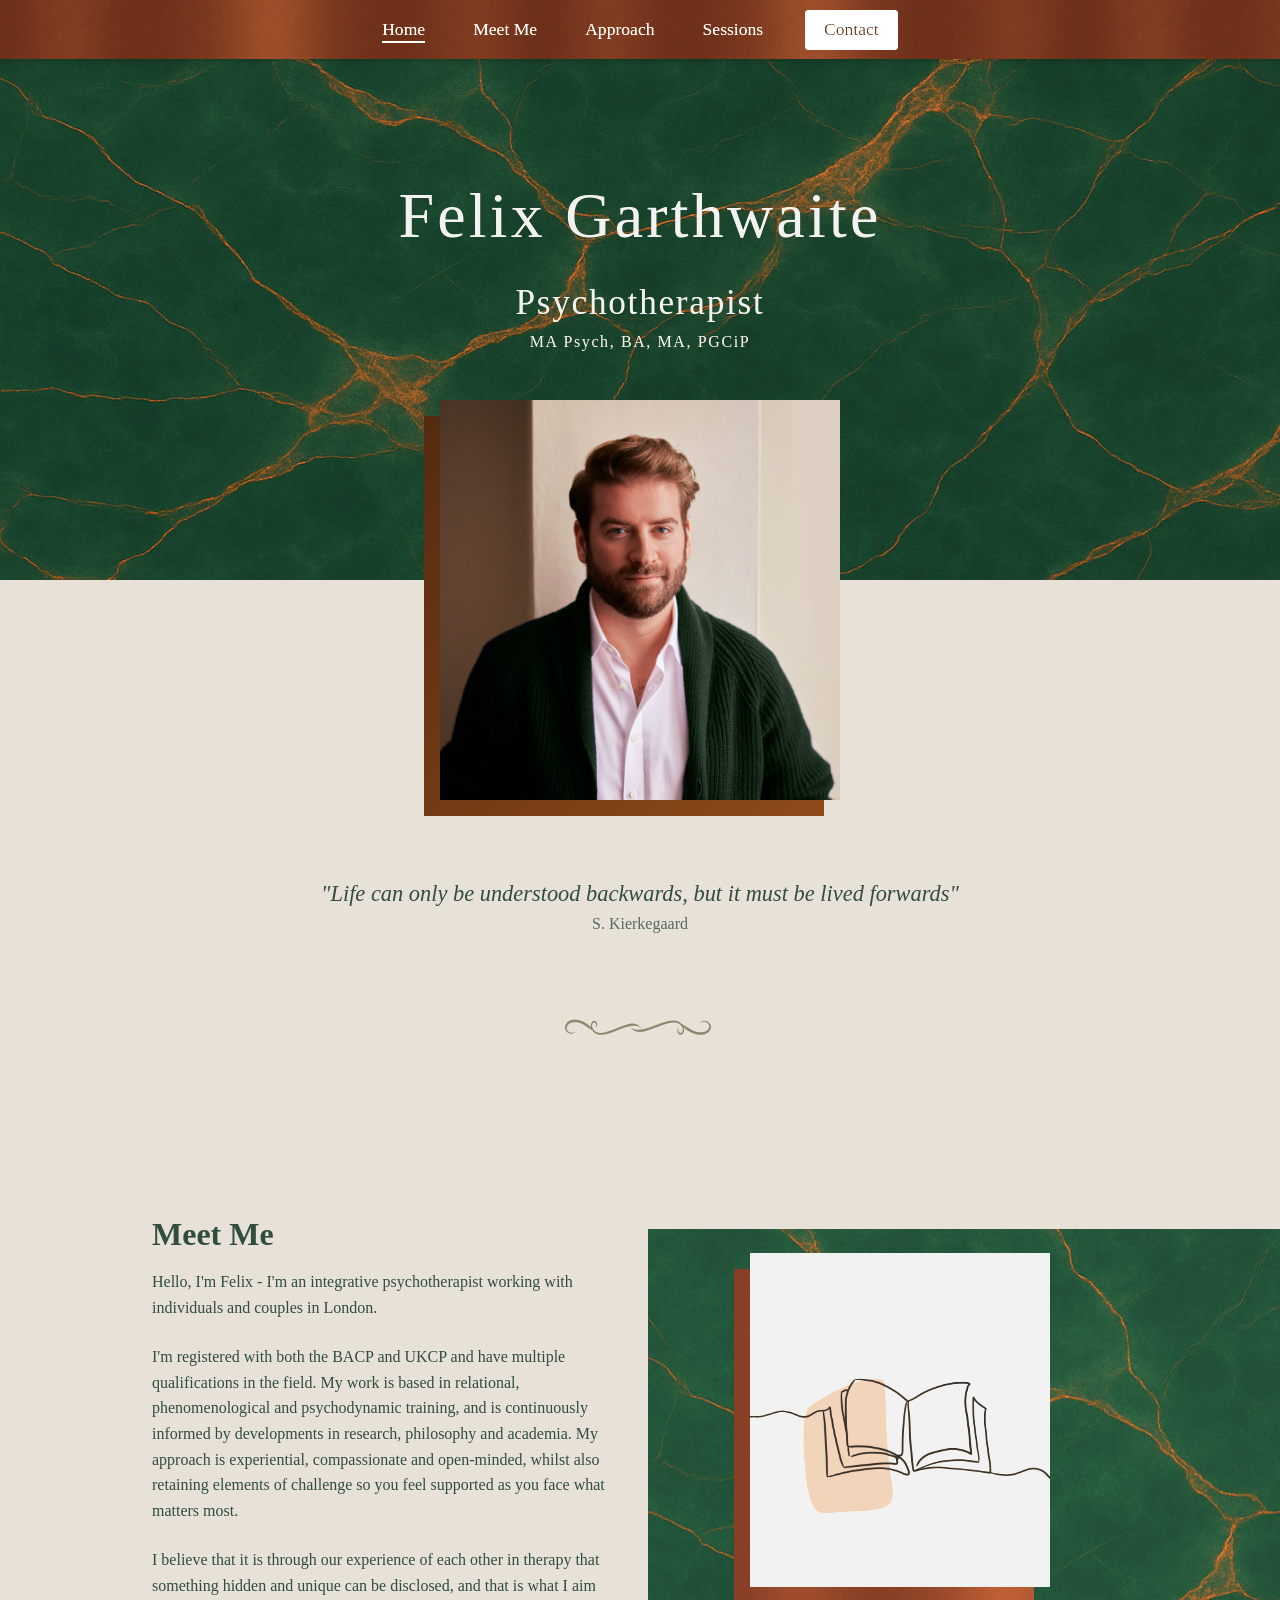
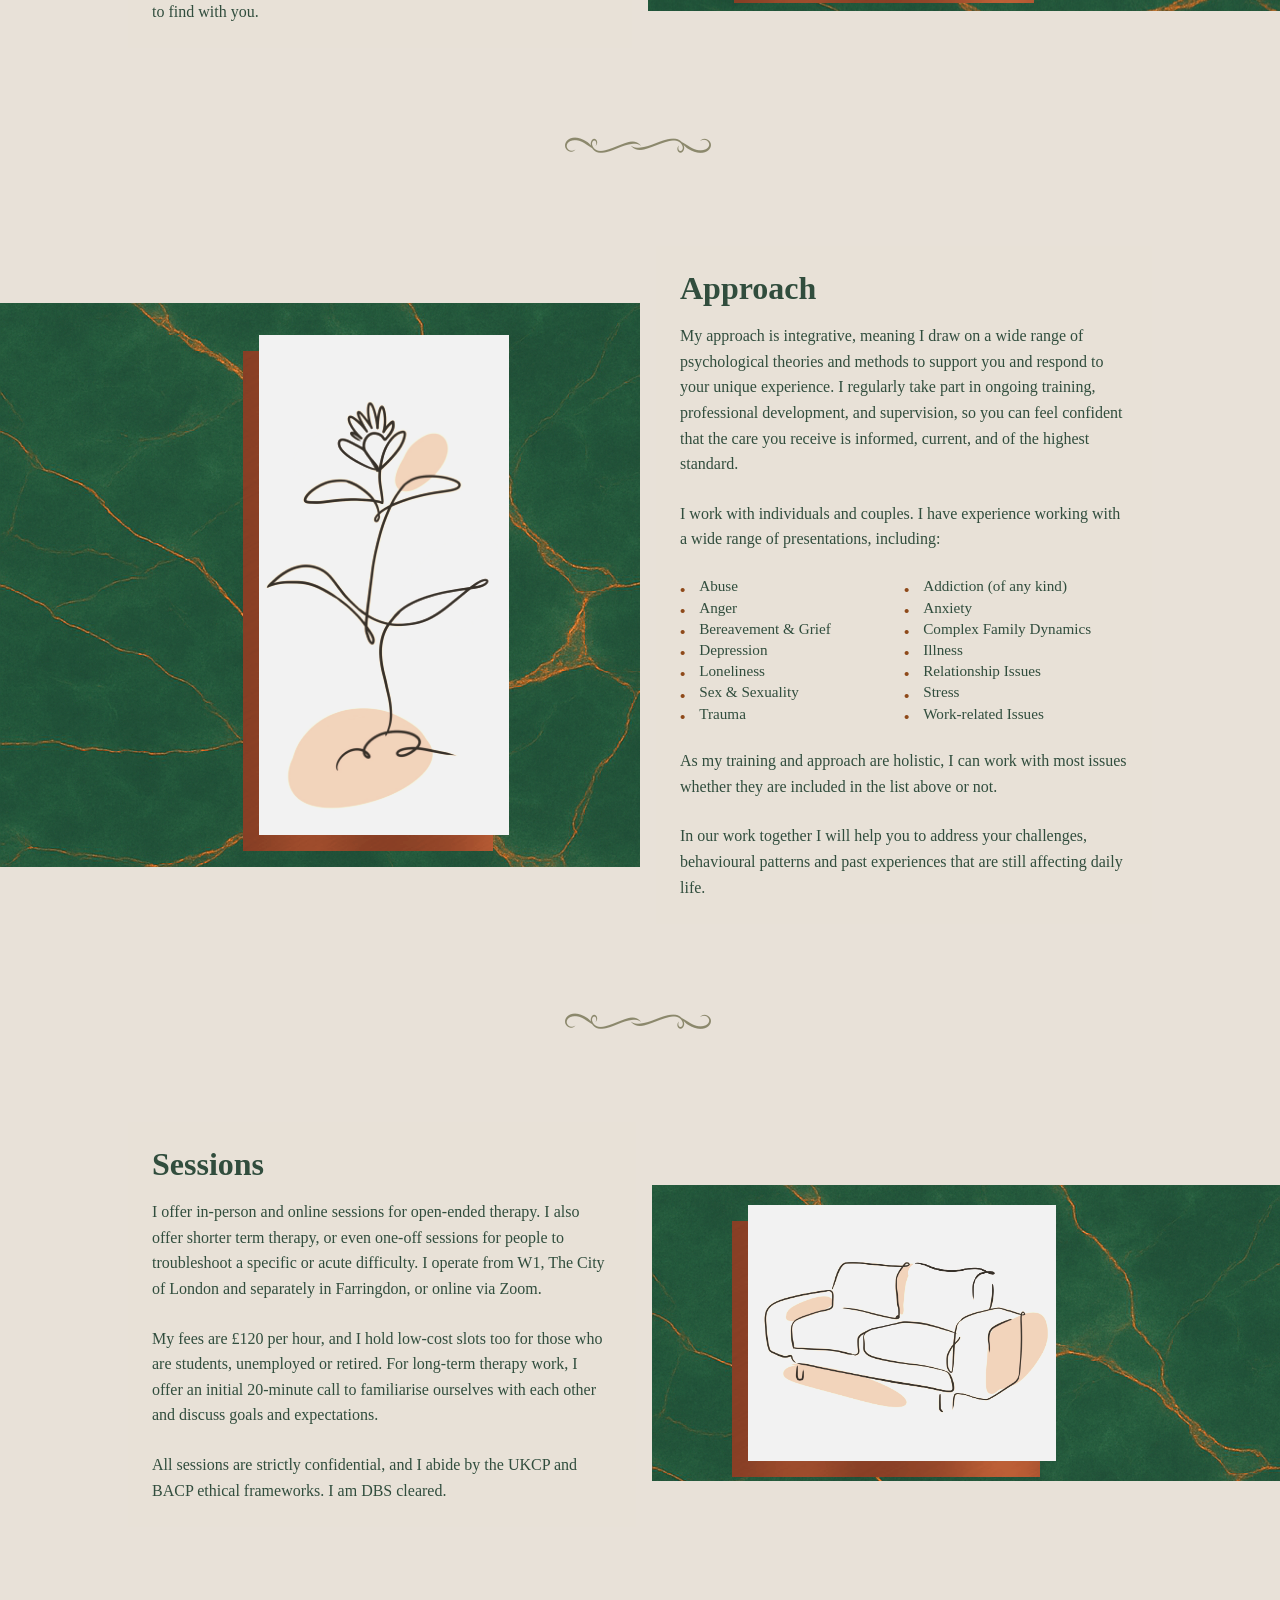
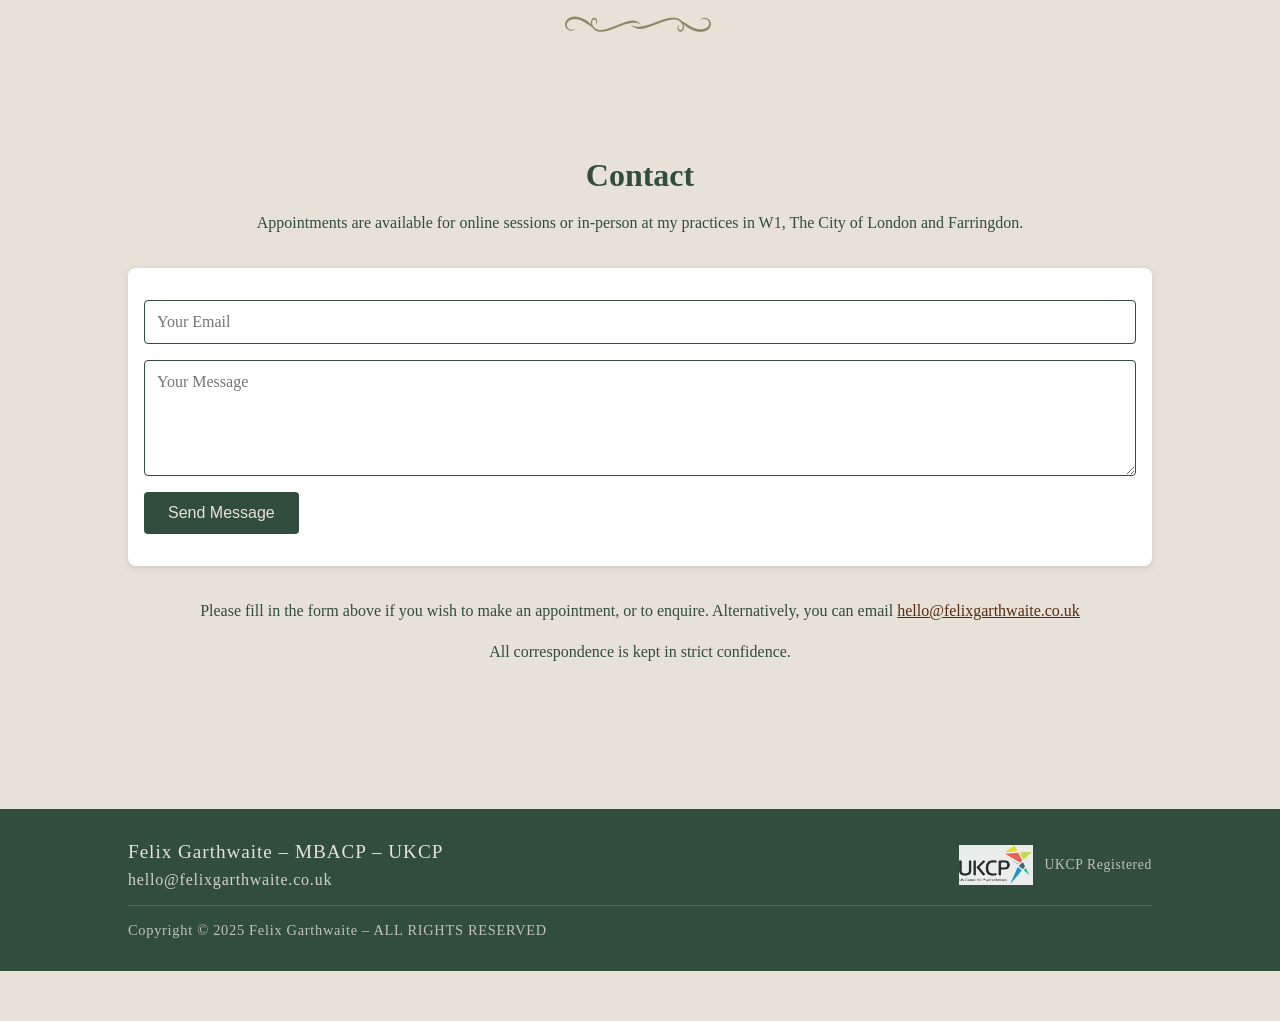
==== FELIX-website/index.html @ 45ca6b0d "Add brown squiggle dividers between sections and fix z-index" ====
<!-- index.html -->
<!DOCTYPE html>
<html lang="en">
<head>
  <meta charset="UTF-8" />
  <meta name="viewport" content="width=device-width,initial-scale=1" />
  <title>Felix Garthwaite - Psychotherapy</title>
  <link rel="stylesheet" href="styles.css" />
  <link href='https://fonts.googleapis.com/css?family=GFS Didot' rel='stylesheet'>
  
  <!-- Favicon -->
  <link rel="apple-touch-icon" sizes="180x180" href="favicon_io/apple-touch-icon.png">
  <link rel="icon" type="image/png" sizes="32x32" href="favicon_io/favicon-32x32.png">
  <link rel="icon" type="image/png" sizes="16x16" href="favicon_io/favicon-16x16.png">
  <link rel="manifest" href="favicon_io/site.webmanifest">
  <meta name="robots" content="index, follow" />
  
  <!-- SEO -->
  <meta name="description" content="Integrative psychotherapist in London for individuals and couples. In‑person (The City, Farringdon) and online sessions. UKCP/BACP registered." />
  <meta name="author" content="Felix Garthwaite" />
  <meta name="theme-color" content="#314d3d" />
  
  <!-- Open Graph -->
  <meta property="og:type" content="website" />
  <meta property="og:title" content="Felix Garthwaite — Psychotherapist" />
  <meta property="og:description" content="Integrative psychotherapist in London for individuals and couples. In‑person (The City, Farringdon) and online sessions. UKCP/BACP registered." />
  <meta property="og:site_name" content="Felix Garthwaite Psychotherapy" />
  <meta property="og:locale" content="en_GB" />
  <meta property="og:image" content="PortraitFelixWebsite.jpg" />
  
  <!-- Twitter -->
  <meta name="twitter:card" content="summary_large_image" />
  <meta name="twitter:title" content="Felix Garthwaite — Psychotherapist" />
  <meta name="twitter:description" content="Integrative psychotherapist in London for individuals and couples. In‑person (The City, Farringdon) and online sessions. UKCP/BACP registered." />
  <meta name="twitter:image" content="PortraitFelixWebsite.jpg" />
</head>
<body>

  <!-- NAVBAR -->
  <nav id="navbar" class="nav nav-visible textured-copper">
    <div class="nav__inner">
      <ul class="nav__list">
        <li><a class="nav__link" href="#home">Home</a></li>
        <li><a class="nav__link" href="#meet-me">Meet Me</a></li>
        <li><a class="nav__link" href="#approach">Approach</a></li>
        <li><a class="nav__link" href="#sessions">Sessions</a></li>
      </ul>
      <a class="nav__button" href="#contact">Contact</a>
    </div>
  </nav>

  <main>


    <!-- HOME -->
    <section id="home" class="home-section">
              <div class="half--top">
          <h1 class="home-section__title animate-slide-in-left delay-100">Felix Garthwaite</h1>
          <h2 class="home-section__name animate-slide-in-left delay-200">Psychotherapist</h2>
          <p class="home-section__qualifications animate-slide-in-left delay-300">MA Psych, BA, MA, PGCiP</p>
        </div>
      <div class="half--bottom"></div>

      <div class="portrait-wrapper animate-scale-in delay-400">
        <div class="image-container">
          <img class="portrait-image" src="PortraitFelixWebsite.jpg" alt="Portrait">
          <div class="shadow-block"></div>
        </div>
      </div>

      <div class="intro-text animate-slide-up-bounce delay-500">
        <p>"Life can only be understood backwards, but it must be lived forwards"</p>
        <p class="intro-quote-author">S. Kierkegaard</p>
      </div>
    </section>

    <!-- Section Divider -->
    <div class="section-divider">
      <img src="assets/squiggle-line.png" alt="Section divider" class="squiggle">
    </div>

    <!-- MEET ME (text left, image right) -->
    <section id="meet-me" class="section">
      <div class="container">
        <div class="section__text scroll-animate-left">
          <h2>Meet Me</h2>
          <p>Hello, I'm Felix - I'm an integrative psychotherapist working with individuals and couples in London.</p>
          <p>I'm registered with both the BACP and UKCP and have multiple qualifications in the field. My work is based in relational, phenomenological and psychodynamic training, and is continuously informed by developments in research, philosophy and academia. My approach is experiential, compassionate and open-minded, whilst also retaining elements of challenge so you feel supported as you face what matters most.</p>
          <p>I believe that it is through our experience of each other in therapy that something hidden and unique can be disclosed, and that is what I aim to find with you.</p>
        </div>
        <div class="section__image-wrapper scroll-animate-right">
          <div class="image-container">
            <img class="section__image" src="approachbook.jpg" alt="Meet Me">
            <div class="shadow-block textured-copper"></div>
          </div>
        </div>
      </div>
    </section>

    <!-- Section Divider -->
    <div class="section-divider">
      <img src="assets/squiggle-line.png" alt="Section divider" class="squiggle">
    </div>

    <!-- APPROACH (image left, text right at desktop) -->
    <section id="approach" class="section layout-reverse">
      <div class="container">
        <div class="section__text scroll-animate-right">
          <h2>Approach</h2>
          <p>My approach is integrative, meaning I draw on a wide range of psychological theories and methods to support you and respond to your unique experience. I regularly take part in ongoing training, professional development, and supervision, so you can feel confident that the care you receive is informed, current, and of the highest standard.</p>
          <p>I work with individuals and couples. I have experience working with a wide range of presentations, including:</p>
          <ul class="approach-list">
            <li>Abuse</li>
            <li>Addiction (of any kind)</li>
            <li>Anger</li>
            <li>Anxiety</li>
            <li>Bereavement & Grief</li>
            <li>Complex Family Dynamics</li>
            <li>Depression</li>
            <li>Illness</li>
            <li>Loneliness</li>
            <li>Relationship Issues</li>
            <li>Sex & Sexuality</li>
            <li>Stress</li>
            <li>Trauma</li>
            <li>Work-related Issues</li>
          </ul>
          <p>As my training and approach are holistic, I can work with most issues whether they are included in the list above or not.</p>
          <p>In our work together I will help you to address your challenges, behavioural patterns and past experiences that are still affecting daily life.</p>
        </div>
        <div class="section__image-wrapper scroll-animate-left">
          <div class="image-container">
            <img class="section__image" src="approachflower.jpg" alt="Approach">
            <div class="shadow-block textured-copper"></div>
          </div>
        </div>
      </div>
    </section>

    <!-- Section Divider -->
    <div class="section-divider">
      <img src="assets/squiggle-line.png" alt="Section divider" class="squiggle">
    </div>

    <!-- SESSIONS (text left, image right) -->
    <section id="sessions" class="section">
      <div class="container">
        <div class="section__text scroll-animate-left">
          <h2>Sessions</h2>
          <p>I offer in-person and online sessions for open-ended therapy. I also offer shorter term therapy, or even one-off sessions for people to troubleshoot a specific or acute difficulty. I operate from W1, The City of London and separately in Farringdon, or online via Zoom.</p>
          <p>My fees are £120 per hour, and I hold low-cost slots too for those who are students, unemployed or retired. For long-term therapy work, I offer an initial 20-minute call to familiarise ourselves with each other and discuss goals and expectations.</p>
          <p>All sessions are strictly confidential, and I abide by the UKCP and BACP ethical frameworks. I am DBS cleared.</p>
        </div>
        <div class="section__image-wrapper scroll-animate-right">
          <div class="image-container">
            <img class="section__image" src="approachsofa.jpg" alt="Sessions">
            <div class="shadow-block textured-copper"></div>
          </div>
        </div>
      </div>
    </section>

    <!-- Section Divider -->
    <div class="section-divider">
      <img src="assets/squiggle-line.png" alt="Section divider" class="squiggle">
    </div>

    <!-- CONTACT -->
<section id="contact" class="section contact-section">
          <div class="contact-text">
          <h2>Contact</h2>
          <p>Appointments are available for online sessions or in-person at my practices in W1, The City of London and Farringdon.</p>
        </div>
  <div class="contact-container">
                <form class="contact-form"
                  action="https://formspree.io/f/mblapjdl"
                  method="POST">
      <input class="form-input"
             type="email"
             name="email"
             placeholder="Your Email"
             required>
      <textarea class="form-textarea"
                name="message"
                rows="5"
                placeholder="Your Message"
                required></textarea>
      <button class="form-button" type="submit">Send Message</button>
    </form>

  </div>
          <div class="contact-text-bottom">
          <p>Please fill in the form above if you wish to make an appointment, or to enquire. Alternatively, you can email <a href="mailto:hello@felixgarthwaite.co.uk">hello@felixgarthwaite.co.uk</a></p>
          <p>All correspondence is kept in strict confidence.</p>
        </div>
</section>

    

  </main>

  <!-- FOOTER -->
  <footer class="footer">
    <div class="footer__content">
      <div class="footer__main">
        <div class="footer__info">
          <p class="footer__name">Felix Garthwaite – MBACP – UKCP</p>
          <p class="footer__email">hello@felixgarthwaite.co.uk</p>
        </div>
        <div class="footer__credentials">
          <img src="UKCP_logo.jpg" alt="UKCP Registered" class="footer__logo">
          <p class="footer__credential-text">UKCP Registered</p>
        </div>
      </div>
      <div class="footer__copyright">
        <p>Copyright © 2025 Felix Garthwaite – ALL RIGHTS RESERVED</p>
      </div>
    </div>
  </footer>

  <script src="index.js"></script>
</body>
</html>
---- FELIX-website/styles.css ----
/* styles.css */

/* Palette */
:root {
  --color-green: #314d3d;
  --color-beige: #e8e1d8;
  --color-copper-1: #8f4a1a;
  --color-copper-2: #552b11;
   --texture-copper: url('coppertexture.jpg');
}



/* Reset & base */
* { box-sizing: border-box; margin: 0; padding: 0; }

/* Animation keyframes */
@keyframes slideInFromLeft {
  from {
    opacity: 0;
    transform: translateX(-50px);
  }
  to {
    opacity: 1;
    transform: translateX(0);
  }
}

@keyframes slideInFromRight {
  from {
    opacity: 0;
    transform: translateX(50px);
  }
  to {
    opacity: 1;
    transform: translateX(0);
  }
}

@keyframes slideInFromBottom {
  from {
    opacity: 0;
    transform: translateY(30px);
  }
  to {
    opacity: 1;
    transform: translateY(0);
  }
}

@keyframes scaleIn {
  from {
    opacity: 0;
    transform: translateX(-50%) scale(0.9);
  }
  to {
    opacity: 1;
    transform: translateX(-50%) scale(1);
  }
}

@keyframes slideUpBounce {
  from {
    opacity: 0;
    transform: translateX(-50%) translateY(40px);
  }
  60% {
    transform: translateX(-50%) translateY(-5px);
  }
  to {
    opacity: 1;
    transform: translateX(-50%) translateY(0);
  }
}

@keyframes fadeInUp {
  from {
    opacity: 0;
    transform: translateY(20px);
  }
  to {
    opacity: 1;
    transform: translateY(0);
  }
}

/* Animation classes */
.animate-slide-in-left {
  animation: slideInFromLeft 0.8s ease-out forwards;
}

.animate-slide-in-right {
  animation: slideInFromRight 0.8s ease-out forwards;
}

.animate-slide-in-bottom {
  animation: slideInFromBottom 0.6s ease-out forwards;
}

.animate-scale-in {
  animation: scaleIn 0.7s ease-out forwards;
}

.animate-slide-up-bounce {
  animation: slideUpBounce 1s ease-out forwards;
}

.animate-fade-in-up {
  animation: fadeInUp 0.6s ease-out forwards;
}

/* Delay classes */
.delay-100 { animation-delay: 0.1s; }
.delay-200 { animation-delay: 0.2s; }
.delay-300 { animation-delay: 0.3s; }
.delay-400 { animation-delay: 0.4s; }
.delay-500 { animation-delay: 0.5s; }

/* Initially hide animated elements */
.animate-slide-in-left,
.animate-slide-in-right,
.animate-slide-in-bottom,
.animate-scale-in,
.animate-slide-up-bounce,
.animate-fade-in-up {
  opacity: 0;
}

/* Ensure portrait and quote maintain their positioning during animation */
.portrait-wrapper.animate-scale-in {
  position: absolute !important;
  top: 40% !important;
  left: 50% !important;
  transform: translateX(-50%) !important;
}

.intro-text.animate-slide-up-bounce {
  position: absolute !important;
  width: 100% !important;
  text-align: center !important;
  top: calc(40% + 40vh + 20vw) !important;
  max-width: 90% !important;
  left: 50% !important;
  transform: translateX(-50%) !important;
}

@media (min-width: 768px) {
  .portrait-wrapper.animate-scale-in {
    top: 50% !important;
  }
  
  .intro-text.animate-slide-up-bounce {
    top: calc(50% + 400px + 9vh) !important;
    max-width: 100% !important;
  }
}

/* Scroll-triggered animations */
.scroll-animate {
  opacity: 0;
  transform: translateY(30px);
  transition: all 0.8s ease-out;
}

.scroll-animate.animate {
  opacity: 1;
  transform: translateY(0);
}

/* More interesting scroll animations */
.scroll-animate-left {
  opacity: 0;
  transform: translateX(-50px) translateY(20px);
  transition: all 0.8s ease-out;
}

.scroll-animate-left.animate {
  opacity: 1;
  transform: translateX(0) translateY(0);
}

.scroll-animate-right {
  opacity: 0;
  transform: translateX(50px) translateY(20px);
  transition: all 0.8s ease-out;
}

.scroll-animate-right.animate {
  opacity: 1;
  transform: translateX(0) translateY(0);
}
html {
  scroll-behavior: smooth;
  scroll-padding-top: 4rem; /* nav height */
  /* Safari viewport fix */
  -webkit-text-size-adjust: 100%;
  -ms-text-size-adjust: 100%;
}
body {
  font-family:'GFS Didot' serif;
  background: var(--color-beige);
  color: var(--color-beige);
}

/* 2) Contact fallback styling */
.contact-fallback {
  margin-top: 1rem;
  text-align: center;
  font-size: clamp(0.9rem, 2vw, 1rem);
  color: var(--color-green);
}
.contact-fallback a {
  color: var(--color-copper-2);
  text-decoration: underline;
}

/* NAVBAR */
nav {
  position: fixed; top: 0; left: 0; width: 100%;
  background: linear-gradient(to right, var(--color-copper-1), var(--color-copper-2));
  box-shadow: 0 2px 6px rgba(0,0,0,0.2);
  z-index: 1000;
  transition: transform 0.3s ease;
  display: flex; justify-content: center; padding: 0.5rem 1rem;
  /* Safari fix for positioning */
  -webkit-transform: translateZ(0);
  transform: translateZ(0);
}
.nav-visible { transform: translateY(0); }
.nav-hidden  { transform: translateY(-100%); }

.nav__inner {
  width: 100%;
  display: flex;
  flex-wrap: wrap;
  align-items: center;
  justify-content: center; /* 🔥 Center the sub-divs horizontally */
  gap: 0.6rem;
}

.nav__list {
  list-style: none;
  display: flex; flex-wrap: wrap; gap: 1rem;
}
.nav__link {
  color: var(--color-beige);
  text-decoration: none; font-weight: 500;
}

/* highlight the current link */
.nav__link.active {
  /* example: underline in copper */
  border-bottom: 2px solid var(--color-beige);
  padding-bottom: 2px;      /* give the underline a little breathing room */
  color: var(--color-beige);
}

/* keep the button styled but you can also highlight it */
.nav__button.active {
  outline: 2px solid var(--color-beige);
} 


.nav__button {
  background: #fff; color: var(--color-copper-2);
  padding: 0.4rem 0.8rem; border-radius: 0.25rem;
  text-decoration: none; font-weight: 500;
}

@media (min-width: 768px) {
  nav {
    padding: 0.6rem 2rem; /* Make nav bar thicker on desktop */
  }
  .nav__list {
    gap: 3rem;
     /* More space between nav links */
   
    margin-right: 2rem;
  }
  .nav__link {
    font-size: 1.1rem; /* Make link text a bit bigger */
  }
  .nav__button {
    font-size: 1.1rem;
    padding: 0.6rem 1.2rem; /* Bigger button size */
  }
}


/* HOME */
.home-section {
  position: relative; height: 100vh; overflow: visible;
}
/* .half--top {
  height: 50vh; background: var(--color-green);
  display: flex; align-items: center; justify-content: center;
  flex-direction: column;
} */

.half--top {
  /* remove the old:
     background: var(--color-green);
  */height: 50vh;
  display: flex; align-items: center; justify-content: center;
  flex-direction: column;
  background-color: var(--color-green);
  background-image: url('assets/marble2.png');
  background-repeat: repeat;        /* tile it, or use no-repeat + cover if it’s large */
  background-size: auto;       /* or `auto` if you just want 1:1 */  
  /* background-blend-mode: multiply;     */
  filter:saturate(1.1) brightness(1.2) contrast(0.9);
}

.half--bottom {
  height: 10vh; background: var(--color-beige);
}
.home-section__title {
  font-size: clamp(2rem, 8vw, 4rem);
  color: var(--color-beige);
  font-weight: 100; /* normal weight, not bold */
  letter-spacing: 0.05em; /* a little space between letters */
}

.home-section__name{
  margin-top: 30px;
  font-size: clamp(1.2rem, 4vw, 2.2rem);
  color: var(--color-beige);
  font-weight: 100; /* normal weight, not bold */
  letter-spacing: 0.05em;

}

.home-section__qualifications {
  margin-top: 10px;
  font-size: clamp(0.7rem, 2vw, 1rem);
  color: var(--color-beige);
  font-weight: 100;
  letter-spacing: 0.1em;
  opacity: 0.9;
}
.portrait-wrapper {
  position: absolute; top: 40%; left: 50%;
  transform: translateX(-50%);
  width: clamp(150px, 60vw, 400px);
  aspect-ratio: 1;
}

.image-container {
  position: relative;
  width: 100%; height: 100%;
}
.portrait-image,
.section__image {
  display: block;
  width: 100%; height: 100%;
  object-fit: cover; position: relative; z-index: 1;
}
.shadow-block {
  position: absolute;
  left: clamp(-16px, -4vw, -32px); /* Shift shadow further left */
  bottom: clamp(-16px, -4vw, -32px); /* Shift shadow further down */
  width: 100%;
  height: 100%;
  background: linear-gradient(to top left, var(--color-copper-1), var(--color-copper-2)); /* Now fades up/left */
  z-index: 0;
  
}

.intro-text {
  position: absolute; width: 100%; text-align: center;
  /* Position quote exactly halfway between portrait bottom and Meet Me section */
  top: calc(40% + 40vh + 20vw);
  /* Mobile: narrower width for better mobile layout */
  max-width: 90%;
  left: 50%;
  transform: translateX(-50%);
  
}
@media (min-width: 768px) {
  .intro-text {
    /* On desktop, position quote exactly halfway between portrait bottom and Meet Me section */
    top: calc(50% + 400px + 9vh);
    /* Desktop: wider width for better desktop layout */
    max-width: 100%;
  }

  .home-section {
    margin-bottom:8rem;
    overflow:visible;
  }
}
.intro-text p {
  color: var(--color-green);
  font-size: clamp(1.1rem, 2.5vw, 1.4rem);
  font-style: italic;
}

.intro-quote-author {
  font-size: clamp(0.8rem, 1.8vw, 1rem) !important;
  font-style: normal !important;
  opacity: 0.8;
  margin-top: 0.5rem;
}

/* SECTION DIVIDERS */
.section-divider {
  width: 100%;
  padding: 2rem 0;
  display: flex;
  justify-content: center;
  align-items: center;
  background: var(--color-beige);
}

.squiggle {
  width: 100%;
  max-width: 120px;
  height: auto;
  opacity: 0.6;
  filter: brightness(0.8) saturate(1.2) sepia(1) hue-rotate(20deg) saturate(2);
  transition: opacity 0.3s ease;
}

.squiggle:hover {
  opacity: 0.8;
}

/* GENERIC SECTIONS */
.section {
  width: 100%;
   padding: 3rem 1rem;
}
.container {
  max-width: 1024px; margin: 0 auto;
  display: flex; flex-direction: column; gap: 1rem;
}
@media (min-width: 768px) {
  .section {
    width: 100%;
     padding: 5rem 0rem;
  }
  .container {
    flex-direction: row;
    align-items: center;
  }
  /* alternate left/right */
  .layout-reverse .container {
    flex-direction: row-reverse;
  }
  
    
}

/* TEXT PANEL */
.section__text {
  flex: 1; background: rgba(232, 225, 216, 0.8); padding: 1.5rem;
}
.section__text h2 {
  margin-bottom: 1rem;
  color: var(--color-green);
  font-size: clamp(1.5rem, 5vw, 2rem);
}
.section__text p {
  color: var(--color-green);
  line-height: 1.6;
  margin-bottom: 1.5rem;
}

.section__text p:last-child {
  margin-bottom: 0;
}

.approach-list {
  list-style: none;
  padding: 0;
  margin: 1rem 0 1.5rem 0;
  display: grid;
  grid-template-columns: repeat(auto-fit, minmax(200px, 1fr));
  gap: 0;
}

.approach-list li {
  color: var(--color-green);
  font-size: 0.95rem;
  padding: 0.1rem 0;
  position: relative;
  padding-left: 1.2rem;
}

.approach-list li::before {
  content: "•";
  color: var(--color-copper-1);
  font-weight: bold;
  position: absolute;
  left: 0;
  top: 0.3rem;
}

/* IMAGE PANEL */
.section__image-wrapper {
  flex: 1;
  background: var(--color-green);
  background-image: url('assets/marble2.png');
  background-repeat: repeat;        /* tile it, or use no-repeat + cover if it's large */
  background-size: auto;       
  padding: 3rem 1.5rem;
  display: flex; justify-content: center; align-items: center;
  filter:saturate(1.1) brightness(1.2) contrast(0.9);
  position: relative;
}
.section__image-wrapper .image-container {
  width: clamp(150px, 40vw, 300px);
  aspect-ratio: 1;
}

/* Make image wrappers proportional to text content length */
#meet-me .section__image-wrapper .image-container {
  width: clamp(150px, 40vw, 300px);
  aspect-ratio: 0.9; /* Slightly taller for meet-me section */
}

#approach .section__image-wrapper .image-container {
  width: clamp(120px, 35vw, 250px);
  aspect-ratio: 0.5; /* Slightly taller for approach section with lots of content */
}

#sessions .section__image-wrapper .image-container {
  width: clamp(100px, 28vw, 360px);
  aspect-ratio: 1.2; /* Shorter image for sessions section */
}

/* CONTACT */
.contact-section {
  background: var(--color-beige);
}
.contact-container {
  max-width: 1024px; margin: 0 auto;
  background: #fff; border-radius: 0.5rem;
  padding: 2rem 1rem; box-shadow: 0 2px 8px rgba(0,0,0,0.1);
}
.contact-container h2 {
  margin-bottom: 1rem;
  color: var(--color-green);
  /* background-image: url('assets/marble2.png');
  background-repeat: repeat;        
  background-size: auto;       
  filter:saturate(1.1) brightness(1.2) contrast(0.9);
   */
  font-size: clamp(1.5rem, 5vw, 2rem);
}

.contact-text {
  margin-bottom: 2rem;
  text-align: center;
  max-width: 1024px;
  margin-left: auto;
  margin-right: auto;
}

.contact-text h2 {
  color: var(--color-green);
  font-size: clamp(1.5rem, 5vw, 2rem);
  margin-bottom: 1rem;
}

.contact-text p {
  color: var(--color-green);
  line-height: 1.6;
  margin-bottom: 1rem;
}

.contact-text p:last-child {
  margin-bottom: 0;
}

.contact-text a {
  color: var(--color-copper-2);
  text-decoration: underline;
}

.contact-text-bottom {
  margin-top: 2rem;
  text-align: center;
}

.contact-text-bottom p {
  color: var(--color-green);
  line-height: 1.6;
  margin-bottom: 1rem;
}

.contact-text-bottom p:last-child {
  margin-bottom: 0;
}

.contact-text-bottom a {
  color: var(--color-copper-2);
  text-decoration: underline;
}
.contact-form {
  display: flex; flex-direction: column; gap: 1rem;
}
.form-input,
.form-textarea {
  width: 100%; padding: 0.75rem;
  border: 1px solid var(--color-green);
  border-radius: 0.25rem;
  background: transparent; color: var(--color-green);
  font: inherit; font-size: 1rem;
}
.form-button {
  align-self: flex-start;
  padding: 0.75rem 1.5rem;
  background: var(--color-green); color: var(--color-beige);
  border: none; border-radius: 0.25rem;
  cursor: pointer; font-size: 1rem;
}
.form-button:hover { opacity: 0.9; }

/* Adjust home-section heights & portrait on desktop */
@media (min-width: 768px) {
  .half--top { height: 70vh; margin-top:-50px; }
  .half--bottom { height: 40vh; }
  .portrait-wrapper { top: 50%; }
}

/* Accessibility outlines */
a:focus,
button:focus,
input:focus,
textarea:focus {
  outline: 2px solid var(--color-copper-1);
  outline-offset: 2px;
}

#meet-me{
  padding:3rem 1rem;
  margin-top: 0.5rem;
}

/* Make all sections have consistent padding */
#approach,
#sessions {
  padding: 3rem 1rem;
}

/* All sections - align green background to start exactly where the title starts */
#meet-me .section__image-wrapper::before,
#approach .section__image-wrapper::before,
#sessions .section__image-wrapper::before {
  top: 0;
  bottom: 0;
}

/* Meet Me section - standard size */
#meet-me .section__image-wrapper {
  padding: 1.5rem;
  height: 100%;
  display: flex;
  justify-content: center;
  align-items: center;
}

/* Approach section - make wrapper bigger */
#approach .section__image-wrapper {
  padding: 2rem;
  height: 110%;
  display: flex;
  justify-content: center;
  align-items: center;
}

/* Sessions section - shorter wrapper but start lower */
#sessions .section__image-wrapper {
  padding: 1.25rem;
  height: 75%;
  display: flex;
  justify-content: center;
  align-items: center;
  margin-top: 1rem;
}
@media (min-width: 768px) {
  #meet-me{
    margin-top: 4rem;
    margin-bottom: 0rem;
  }

}

  /* 1) Make the wrapper a positioning context */
  .section__image-wrapper {
    position: relative;
    overflow: visible; /* let the pseudo bleed outside */
    background: transparent;
  }

  /* 2) Create the green bar behind the wrapper */
  .section__image-wrapper::before {
    content: "";
    position: absolute;
    top: 1.5rem;
    bottom: 1.5rem;
    background-image: url('assets/marble2.png');
    background-repeat: repeat;
    filter: saturate(1.1) brightness(1.2) contrast(0.9);
    z-index: -1;
  
    left: 0;
    /* 
      gutter = (1024px - 100vw)/2
      clamp it so it’s never positive (which squeezes the bar) 
      and never more negative than -50vw (just in case)
    */
    right: clamp(
      0px, 
      calc((1024px - 100vw) / 2), 
      50vw
    );
  }
  

  /* 3a) Non-reverse (image on the right): pseudo spans wrapper + right gutter */
  .section:not(.layout-reverse) .section__image-wrapper::before {
    left: 0;
    /* (1024px − 100vw)/2 is negative once the viewport > 1024px,
       so “right” becomes negative and stretches the bar into the gutter */
    right: calc((1024px - 100vw) / 2);
  }

  /* 3b) Reverse (image on the left): pseudo spans wrapper + left gutter */
  .section.layout-reverse .section__image-wrapper::before {
    left: calc((1024px - 100vw) / 2);
    right: 0;
  }



  .textured-copper {
    background-color: var(--color-copper-1);
    background-image: var(--texture-copper);
    background-repeat: repeat;
    background-size: auto;
    background-blend-mode: multiply;
    filter: saturate(0.7) brightness(1.3);
  }
  

  

  @media (max-width: 1024px) {
    .section__image-wrapper::before {
      left: 0 !important;
      right: 0 !important;
    }
  }

/* Safari-specific fixes */
@media screen and (-webkit-min-device-pixel-ratio: 0) {
  /* Fix for Safari on iPad */
  .section__image-wrapper {
    -webkit-transform: translateZ(0);
    transform: translateZ(0);
  }
  
  .portrait-wrapper {
    -webkit-transform: translateX(-50%) translateZ(0);
    transform: translateX(-50%) translateZ(0);
  }
}

/* iPad-specific fix for blend mode */
@media only screen 
  and (min-device-width: 768px) 
  and (max-device-width: 1024px) 
  and (-webkit-min-device-pixel-ratio: 2) {
  .textured-copper {
    background-blend-mode: multiply !important;
    -webkit-background-blend-mode: multiply !important;
    /* Force hardware acceleration */
    -webkit-transform: translateZ(0);
    transform: translateZ(0);
    /* Ensure the texture is properly loaded */
    background-size: 200px 200px;
  }
}

/* FOOTER */
.footer {
  background: var(--color-green);
  padding: 2rem 1rem;
  margin-top: 4rem;
}

.footer__content {
  max-width: 1024px;
  margin: 0 auto;
}

.footer__main {
  display: flex;
  justify-content: space-between;
  align-items: center;
  margin-bottom: 1rem;
}

.footer__info {
  text-align: left;
}

.footer__name {
  color: var(--color-beige);
  font-size: clamp(1rem, 2.5vw, 1.2rem);
  font-weight: 100;
  letter-spacing: 0.05em;
  margin-bottom: 0.5rem;
}

.footer__email {
  color: var(--color-beige);
  font-size: clamp(0.9rem, 2vw, 1rem);
  font-weight: 100;
  letter-spacing: 0.05em;
  opacity: 0.9;
}

.footer__copyright {
  border-top: 1px solid rgba(232, 225, 216, 0.2);
  padding-top: 1rem;
}

.footer__credentials {
  display: flex;
  align-items: center;
  gap: 0.75rem;
}

.footer__logo {
  height: 35px;
  width: auto;
  opacity: 0.9;
  filter: brightness(1.1) contrast(1.1);
  transition: opacity 0.3s ease;
}

.footer__logo:hover {
  opacity: 1;
}

.footer__credential-text {
  color: var(--color-beige);
  font-size: clamp(0.75rem, 1.5vw, 0.85rem);
  font-weight: 100;
  letter-spacing: 0.05em;
  opacity: 0.8;
  margin: 0;
  white-space: nowrap;
}

.footer__copyright p {
  color: var(--color-beige);
  font-size: clamp(0.8rem, 1.8vw, 0.9rem);
  font-weight: 100;
  letter-spacing: 0.05em;
  opacity: 0.8;
}
    

/* Sessions responsive sizing */
@media (min-width: 1024px) {
  #sessions .section__image-wrapper .image-container {
    width: clamp(120px, 24vw, 320px);
  }
}

@media (max-width: 767px) {
  #sessions .section__image-wrapper {
    height: 90%;
    padding: 1.75rem;
  }
  #sessions .section__image-wrapper .image-container {
    width: clamp(180px, 60vw, 460px);
  }
  
  .footer__main {
    flex-direction: column;
    gap: 1rem;
    text-align: center;
  }
  
  .footer__info {
    text-align: center;
  }
  
  .footer__logo {
    height: 30px;
  }
  
  .footer__credentials {
    justify-content: center;
  }
}

@media (min-width: 768px) {
  .footer__logo {
    height: 40px;
  }
  
  .squiggle {
    max-width: 150px;
  }
  
  .section-divider {
    padding: 2rem 0;
  }
}

@media (max-width: 767px) {
  .squiggle {
    max-width: 100px;
  }
  
  .section-divider {
    padding: 1.5rem 0;
  }
}
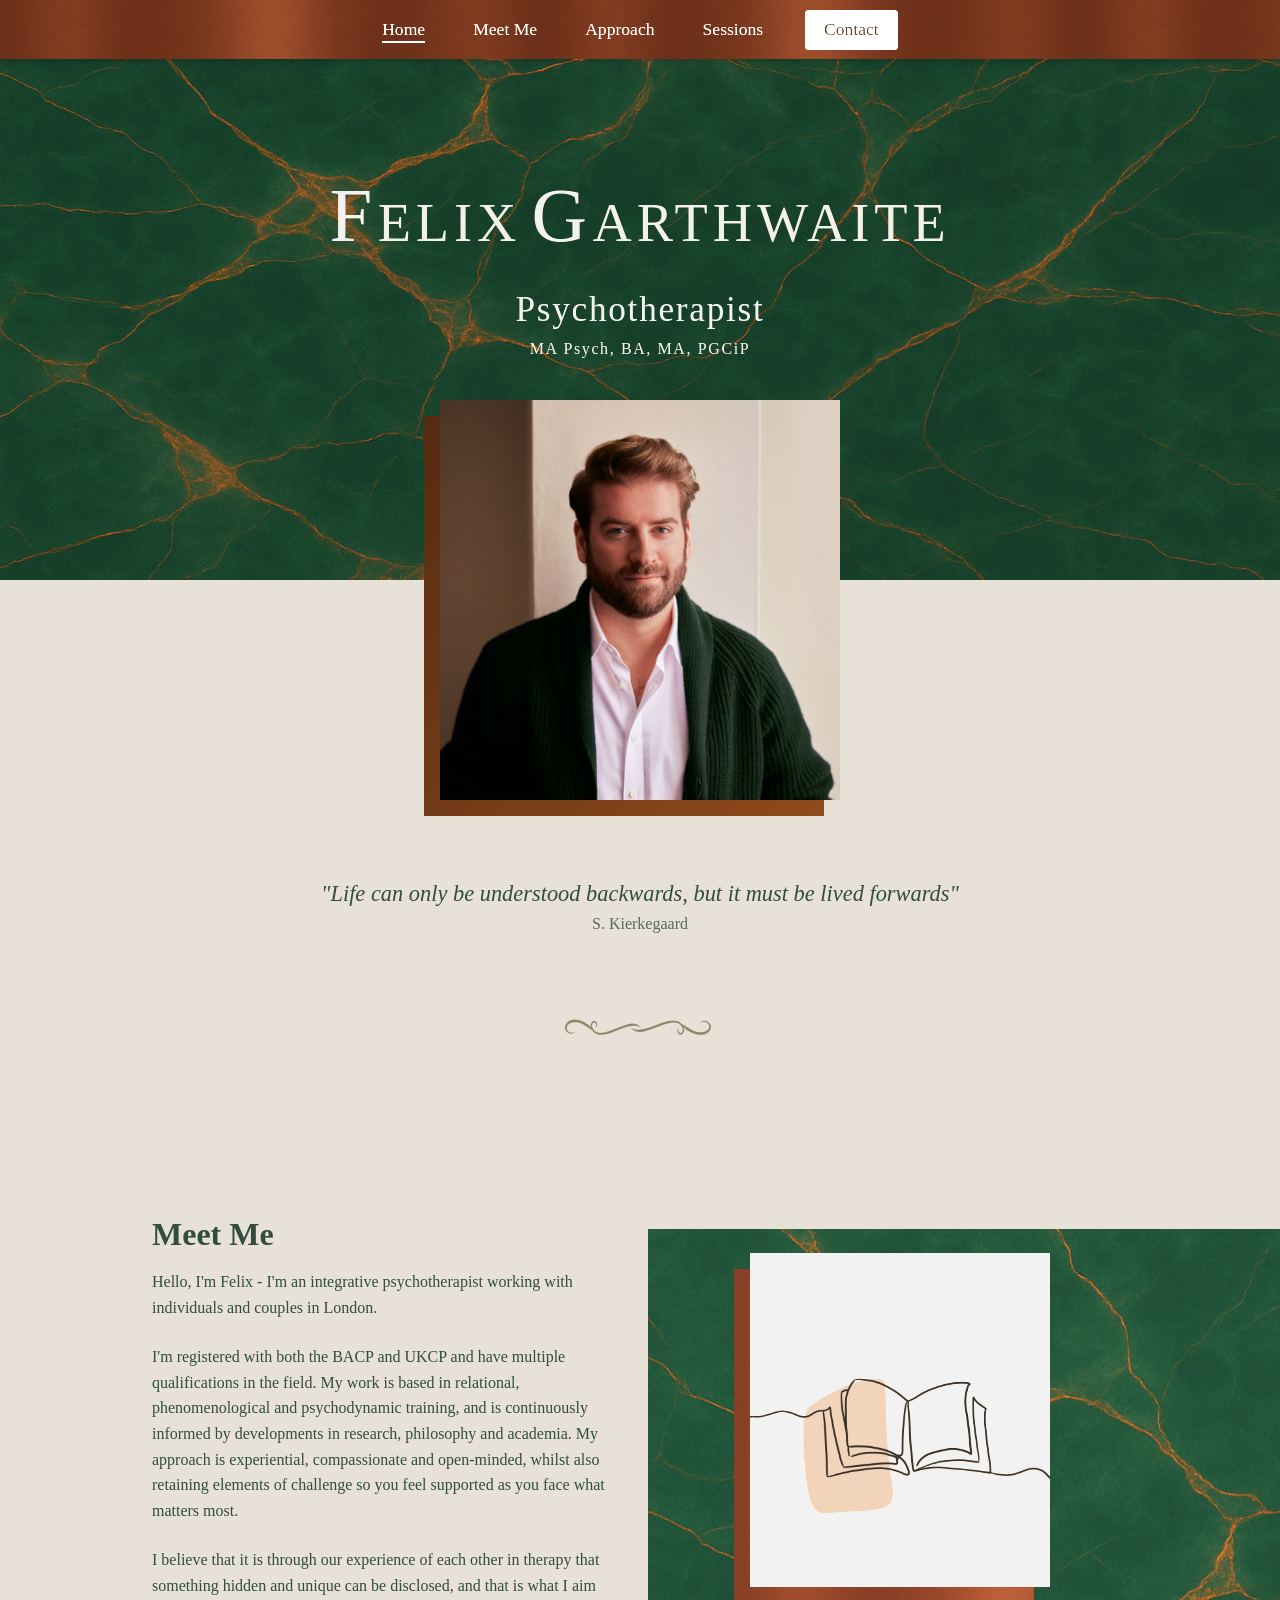
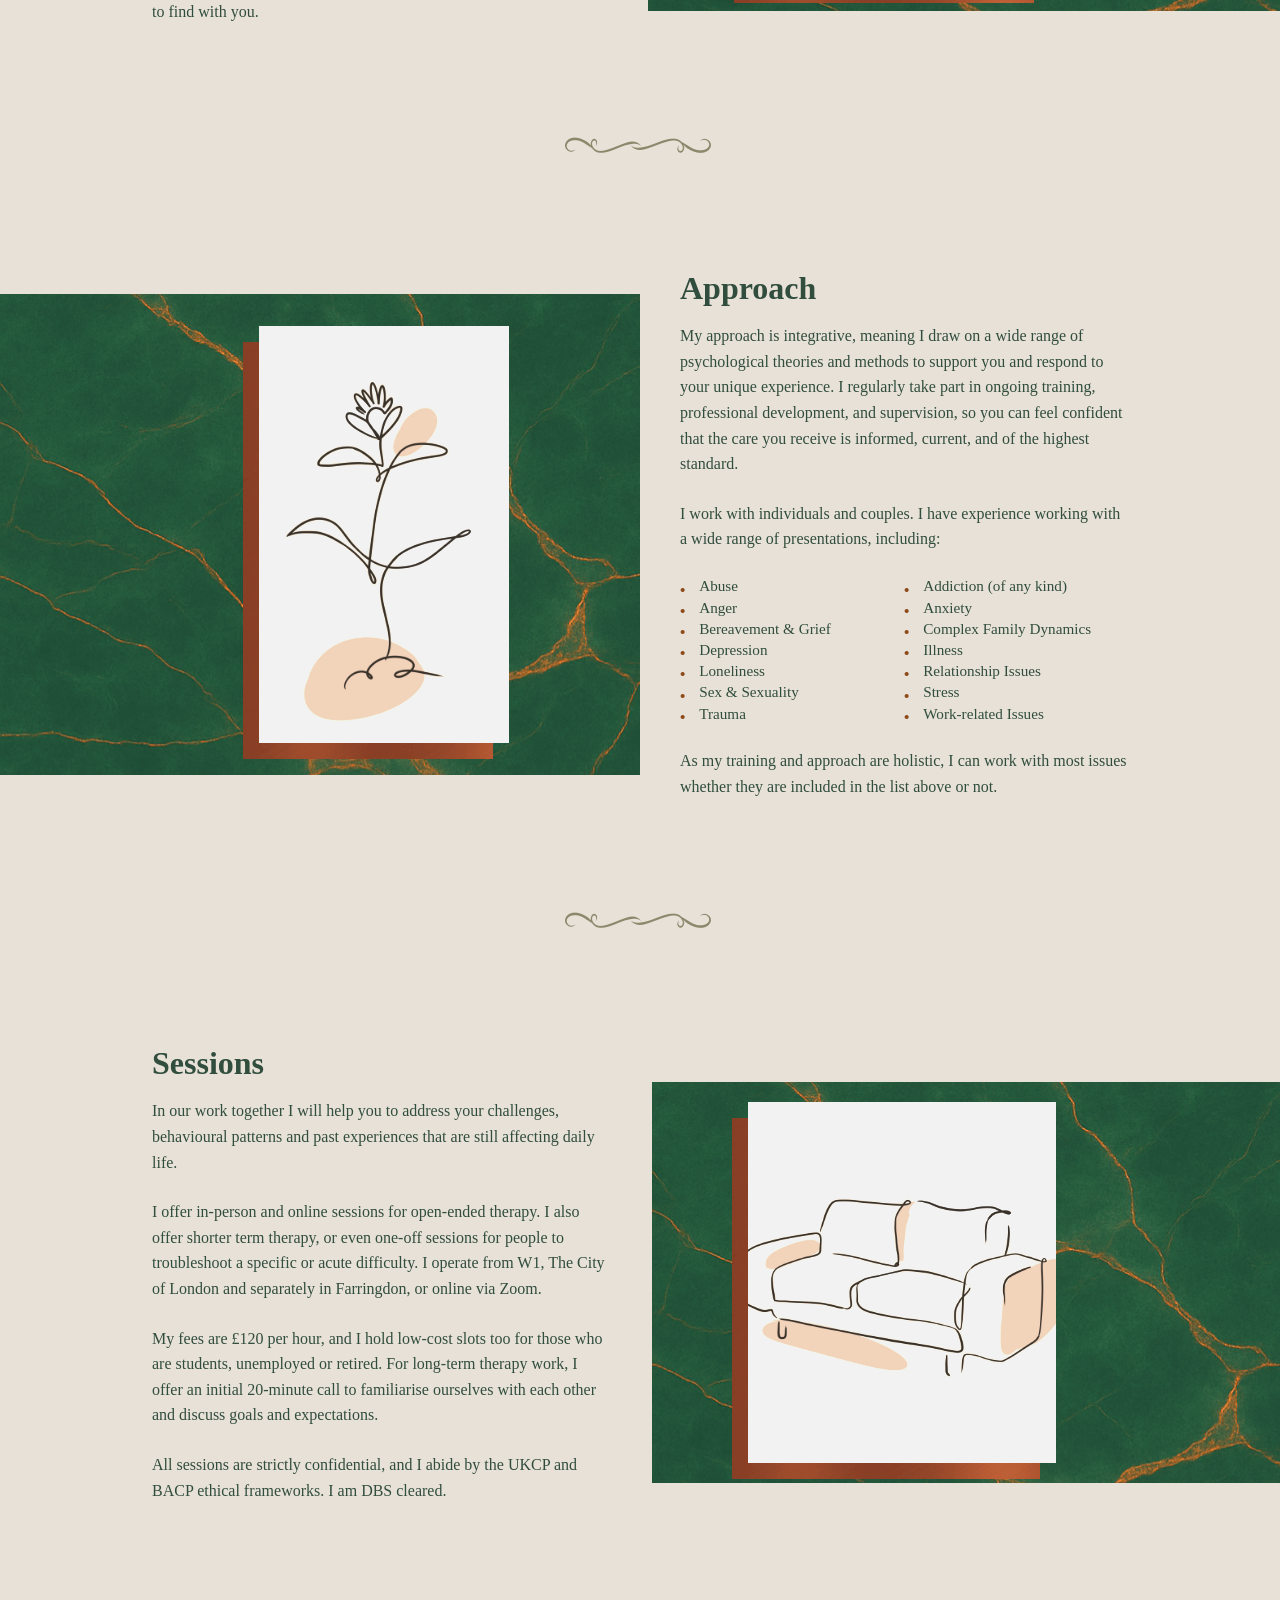
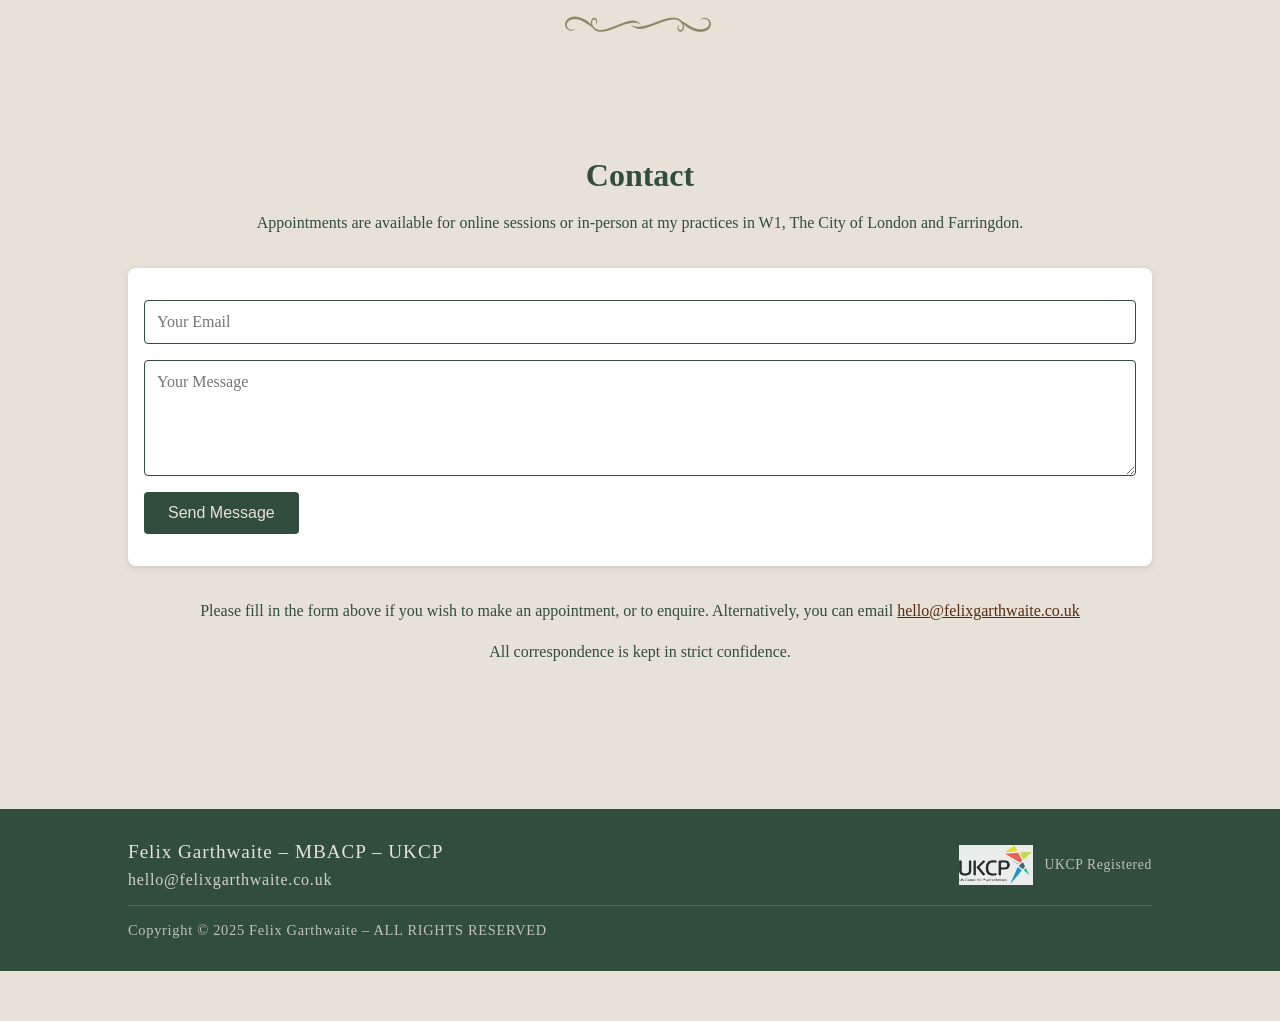
==== commit d22f8a60: "changed some stuff" ====
--- a/FELIX-website/index.html
+++ b/FELIX-website/index.html
@@ -55,7 +55,10 @@
     <!-- HOME -->
     <section id="home" class="home-section">
               <div class="half--top">
-          <h1 class="home-section__title animate-slide-in-left delay-100">Felix Garthwaite</h1>
+          <h1 class="home-section__title animate-slide-in-left delay-100">
+            <span class="initial">F</span><span class="rest">elix</span>
+            <span class="initial">G</span><span class="rest">arthwaite</span>
+          </h1>
           <h2 class="home-section__name animate-slide-in-left delay-200">Psychotherapist</h2>
           <p class="home-section__qualifications animate-slide-in-left delay-300">MA Psych, BA, MA, PGCiP</p>
         </div>
@@ -126,7 +129,6 @@
             <li>Work-related Issues</li>
           </ul>
           <p>As my training and approach are holistic, I can work with most issues whether they are included in the list above or not.</p>
-          <p>In our work together I will help you to address your challenges, behavioural patterns and past experiences that are still affecting daily life.</p>
         </div>
         <div class="section__image-wrapper scroll-animate-left">
           <div class="image-container">
@@ -147,6 +149,7 @@
       <div class="container">
         <div class="section__text scroll-animate-left">
           <h2>Sessions</h2>
+          <p>In our work together I will help you to address your challenges, behavioural patterns and past experiences that are still affecting daily life.</p>
           <p>I offer in-person and online sessions for open-ended therapy. I also offer shorter term therapy, or even one-off sessions for people to troubleshoot a specific or acute difficulty. I operate from W1, The City of London and separately in Farringdon, or online via Zoom.</p>
           <p>My fees are £120 per hour, and I hold low-cost slots too for those who are students, unemployed or retired. For long-term therapy work, I offer an initial 20-minute call to familiarise ourselves with each other and discuss goals and expectations.</p>
           <p>All sessions are strictly confidential, and I abide by the UKCP and BACP ethical frameworks. I am DBS cleared.</p>
--- a/FELIX-website/styles.css
+++ b/FELIX-website/styles.css
@@ -305,8 +305,9 @@
   flex-direction: column;
   background-color: var(--color-green);
   background-image: url('assets/marble2.png');
-  background-repeat: repeat;        /* tile it, or use no-repeat + cover if it’s large */
-  background-size: auto;       /* or `auto` if you just want 1:1 */  
+  background-repeat: no-repeat;
+  background-size: cover;
+  background-position: center;
   /* background-blend-mode: multiply;     */
   filter:saturate(1.1) brightness(1.2) contrast(0.9);
 }
@@ -320,6 +321,12 @@
   font-weight: 100; /* normal weight, not bold */
   letter-spacing: 0.05em; /* a little space between letters */
 }
+
+/* Copperplate-style name treatment */
+.home-section__title { display: flex; gap: 0.25rem; align-items: baseline; flex-wrap: wrap; justify-content: center; }
+.home-section__title .initial { font-size: 1.2em; letter-spacing: 0.02em; text-transform: uppercase; }
+.home-section__title .rest { font-size: 0.85em; letter-spacing: 0.09em; text-transform: uppercase; opacity: 0.95; }
+.home-section__title .rest + .initial { margin-left: 0.4rem; }
 
 .home-section__name{
   margin-top: 30px;
@@ -521,12 +528,12 @@
 
 #approach .section__image-wrapper .image-container {
   width: clamp(120px, 35vw, 250px);
-  aspect-ratio: 0.5; /* Slightly taller for approach section with lots of content */
+  aspect-ratio: 0.6; /* Slightly taller for approach section with lots of content */
 }
 
 #sessions .section__image-wrapper .image-container {
   width: clamp(100px, 28vw, 360px);
-  aspect-ratio: 1.2; /* Shorter image for sessions section */
+  aspect-ratio: 0.85; /* Shorter image for sessions section */
 }
 
 /* CONTACT */
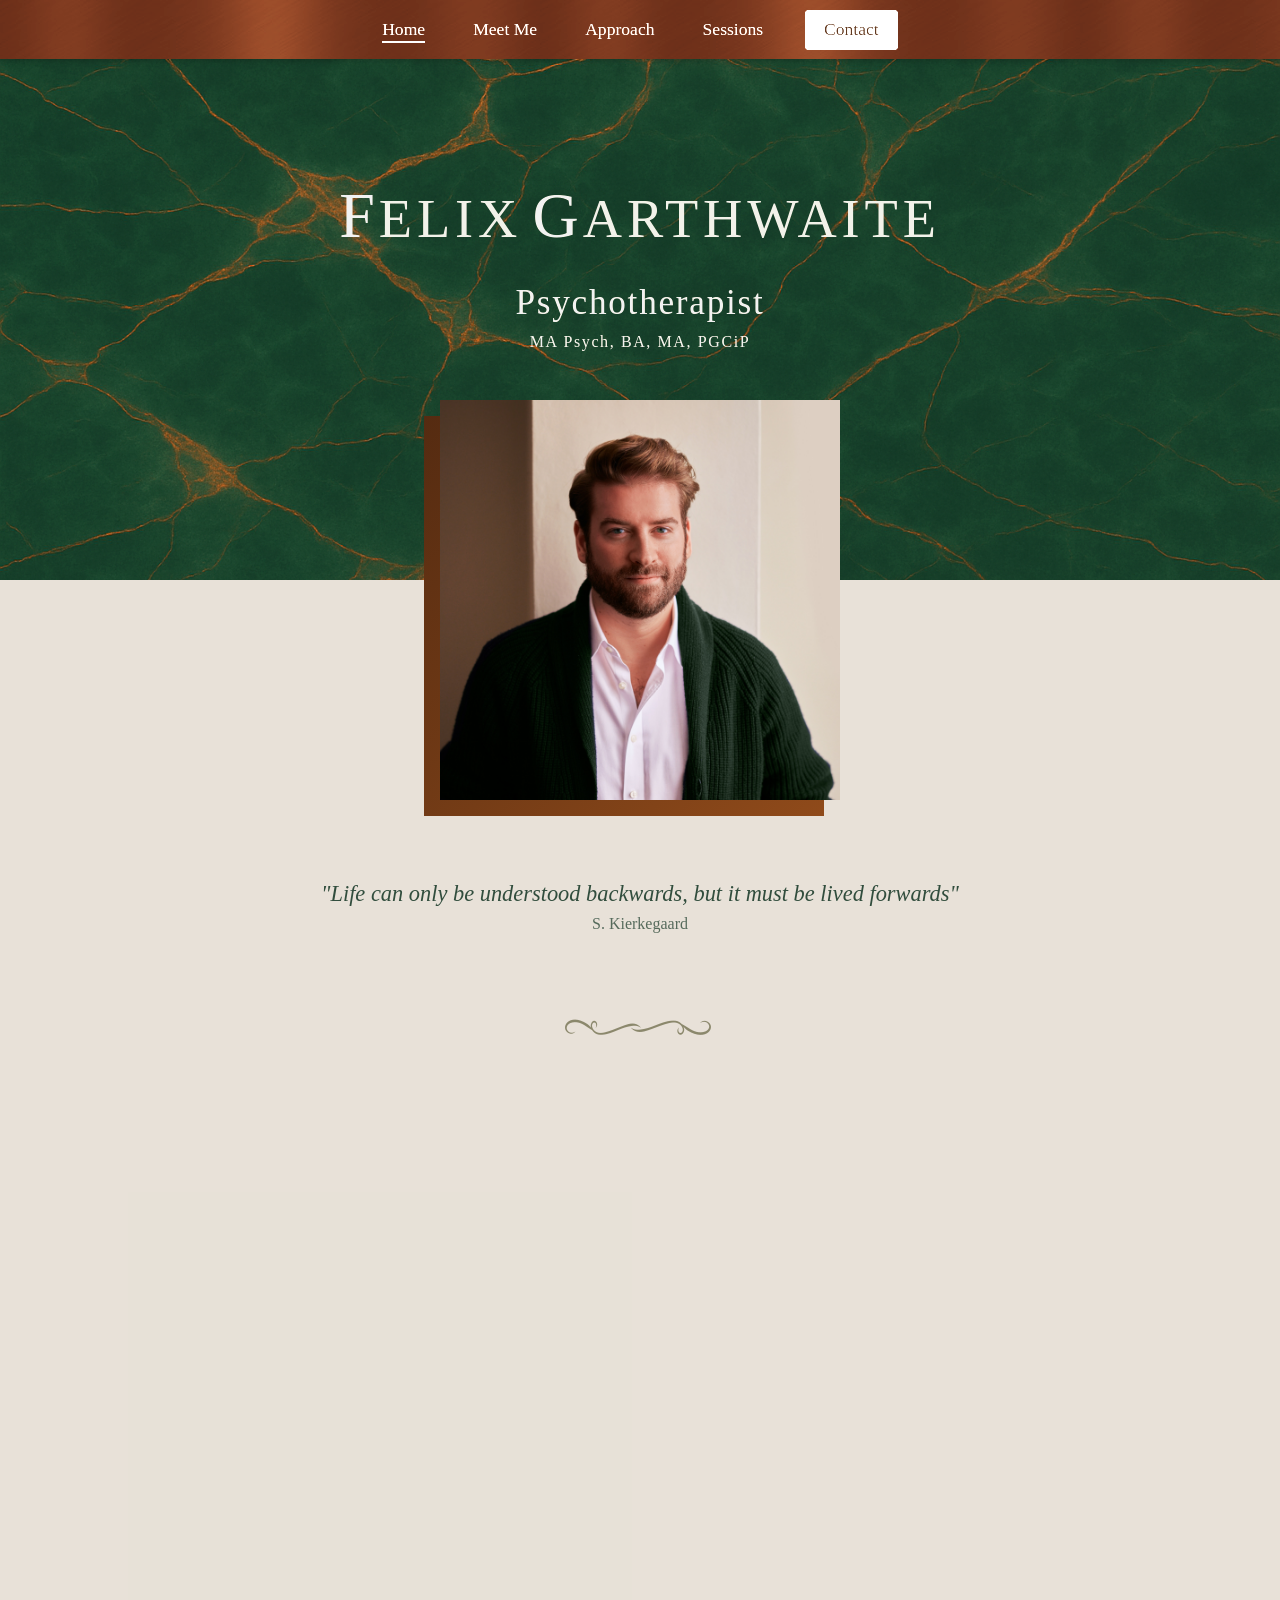
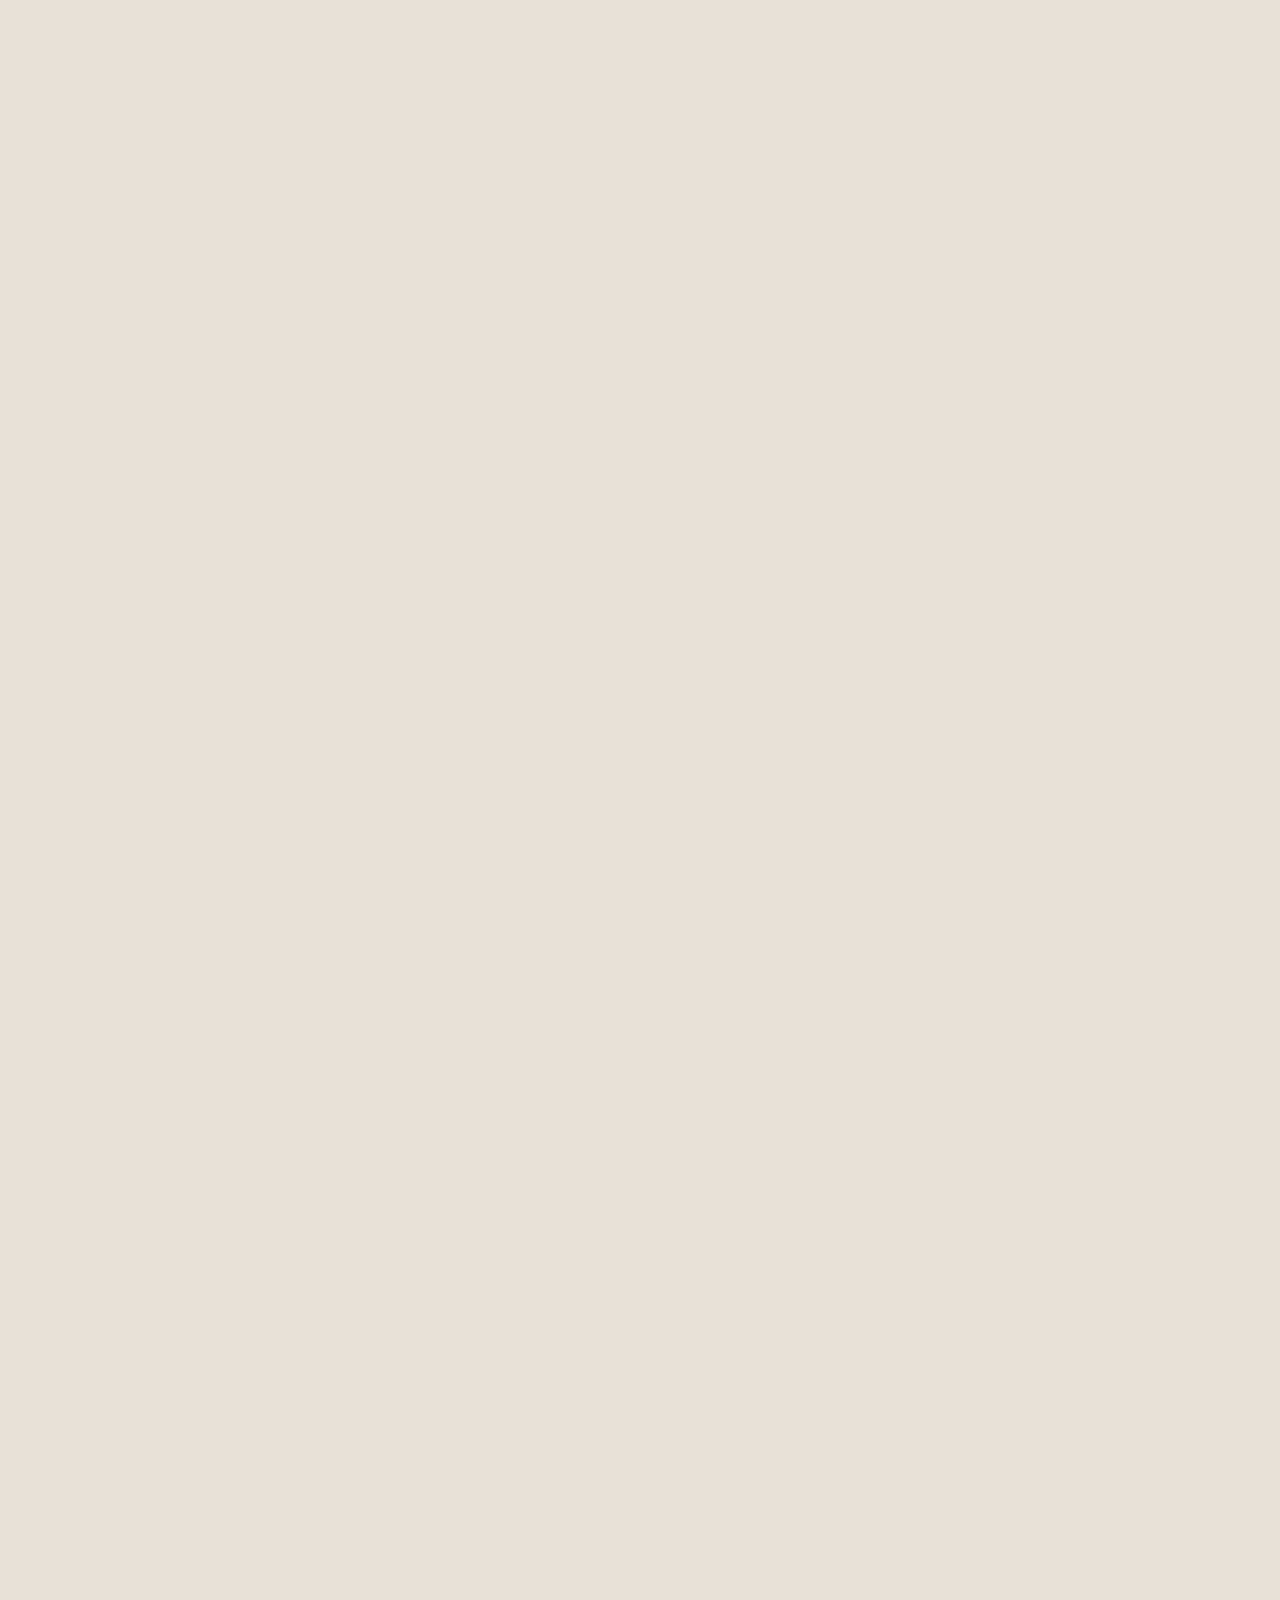
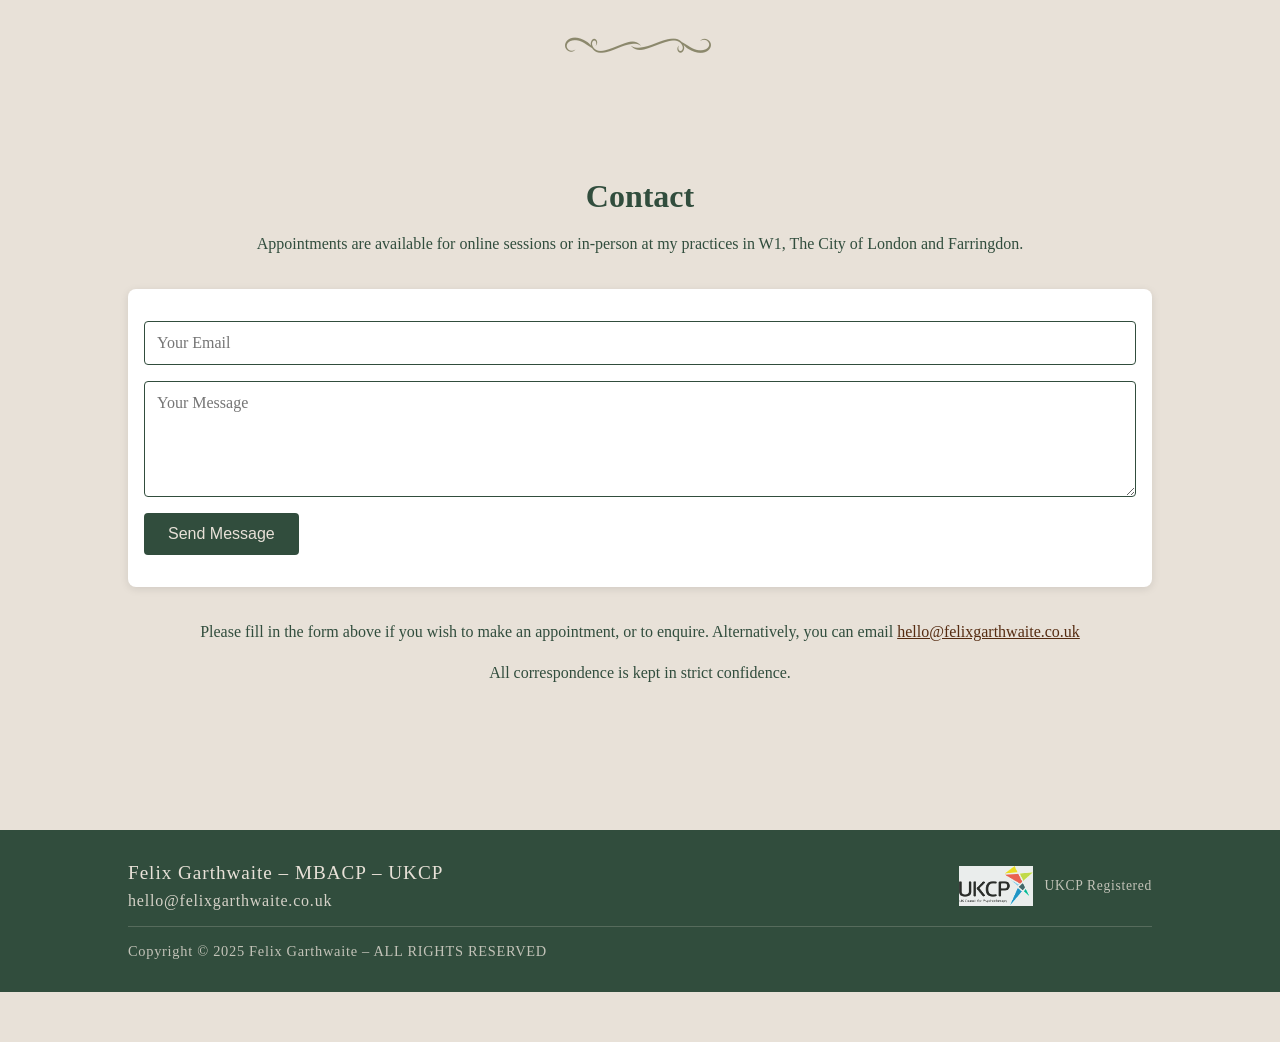
==== commit f6962a71: "title size of initials and resize" ====
--- a/FELIX-website/index.html
+++ b/FELIX-website/index.html
@@ -121,6 +121,7 @@
             <li>Complex Family Dynamics</li>
             <li>Depression</li>
             <li>Illness</li>
+            <li>Food Related Issues</li>
             <li>Loneliness</li>
             <li>Relationship Issues</li>
             <li>Sex & Sexuality</li>
--- a/FELIX-website/styles.css
+++ b/FELIX-website/styles.css
@@ -324,7 +324,7 @@
 
 /* Copperplate-style name treatment */
 .home-section__title { display: flex; gap: 0.25rem; align-items: baseline; flex-wrap: wrap; justify-content: center; }
-.home-section__title .initial { font-size: 1.2em; letter-spacing: 0.02em; text-transform: uppercase; }
+.home-section__title .initial { font-size: 1em; letter-spacing: 0.0em; text-transform: uppercase; }
 .home-section__title .rest { font-size: 0.85em; letter-spacing: 0.09em; text-transform: uppercase; opacity: 0.95; }
 .home-section__title .rest + .initial { margin-left: 0.4rem; }
 
@@ -528,7 +528,7 @@
 
 #approach .section__image-wrapper .image-container {
   width: clamp(120px, 35vw, 250px);
-  aspect-ratio: 0.6; /* Slightly taller for approach section with lots of content */
+  aspect-ratio: 0.57; /* Slightly taller for approach section with lots of content */
 }
 
 #sessions .section__image-wrapper .image-container {
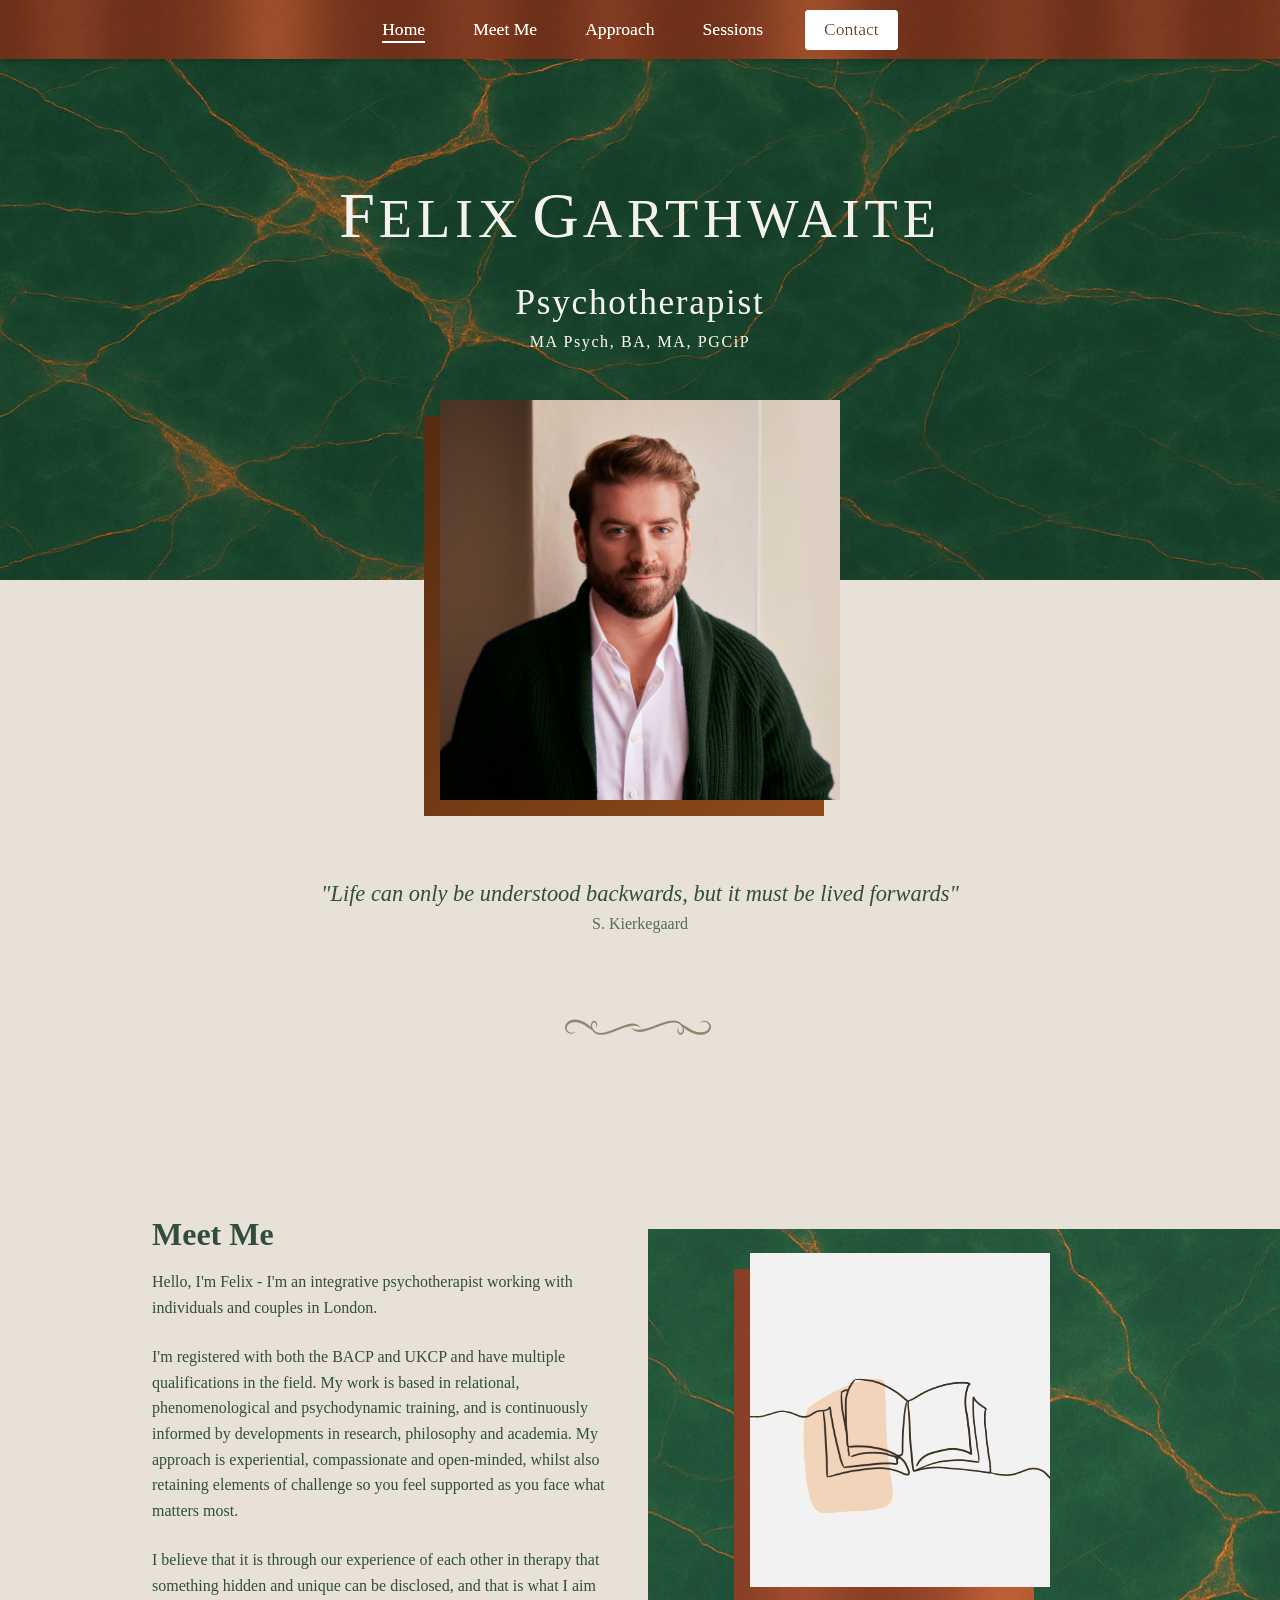
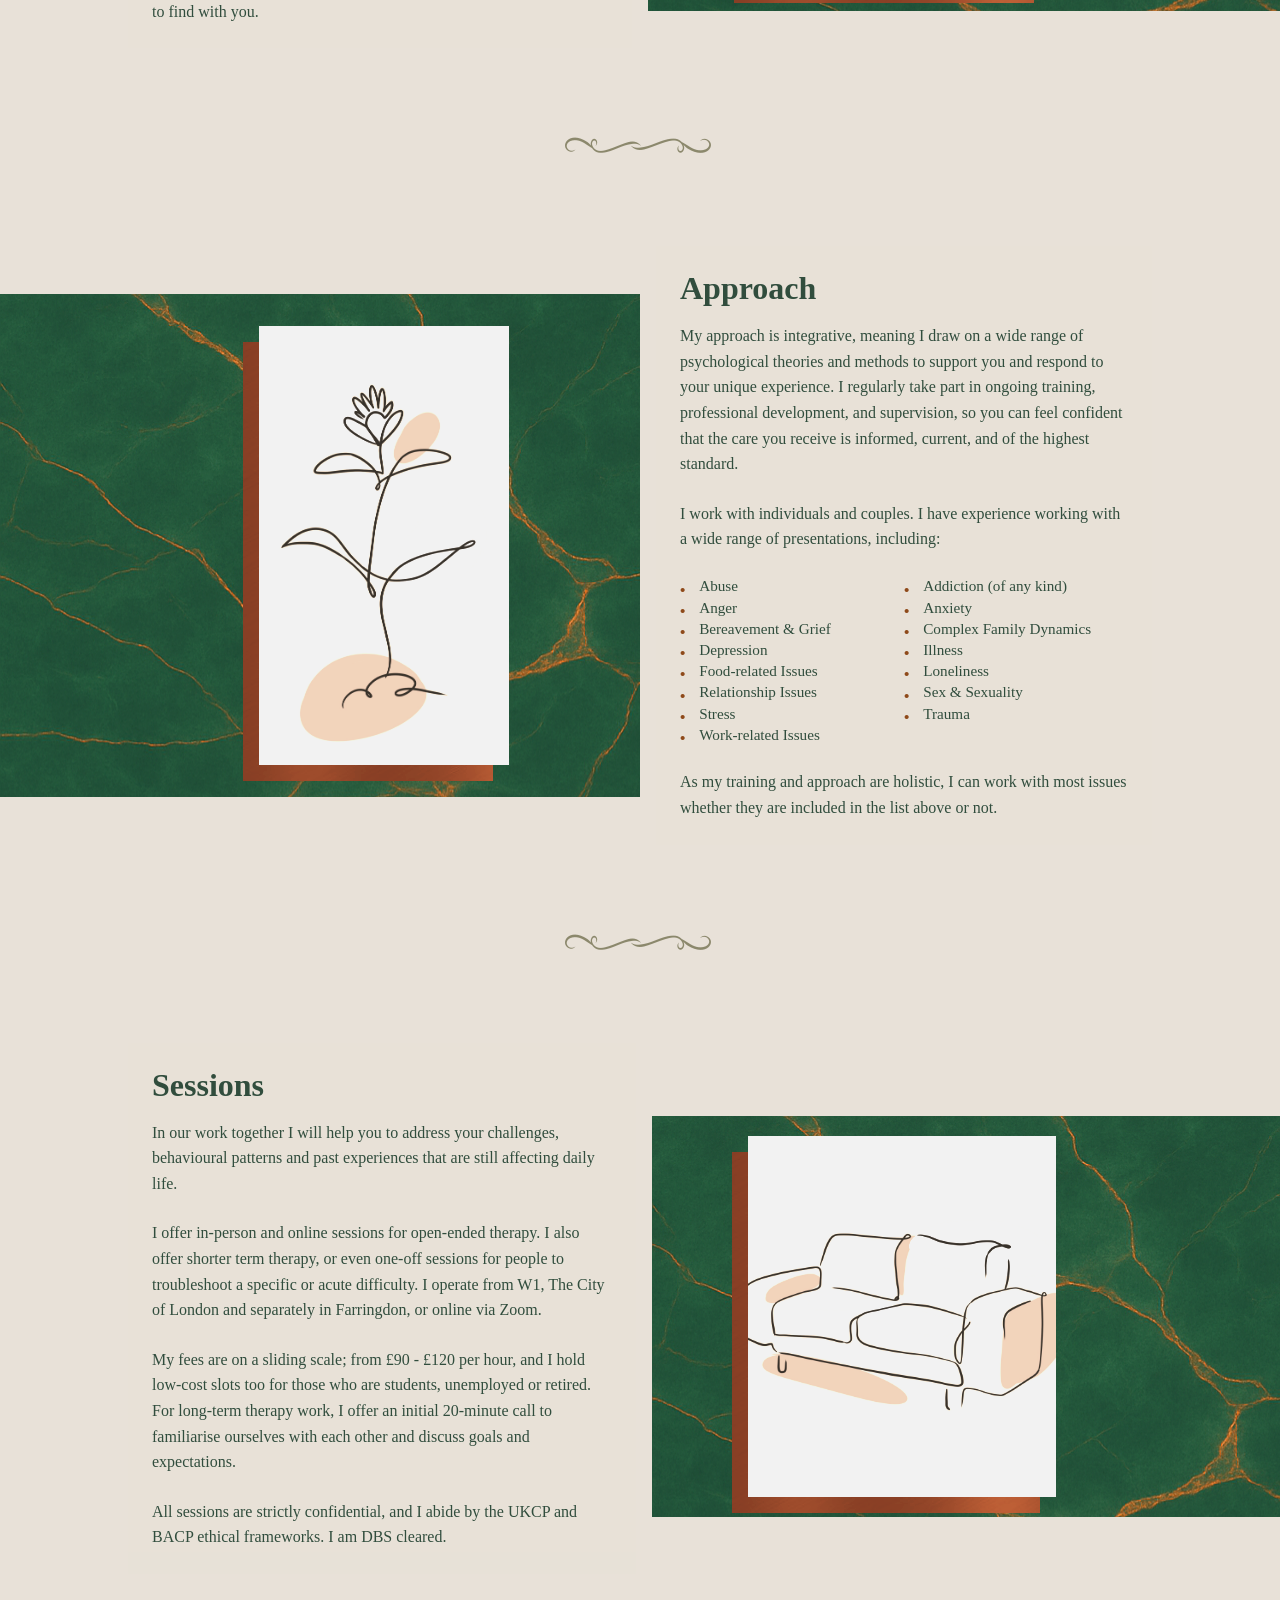
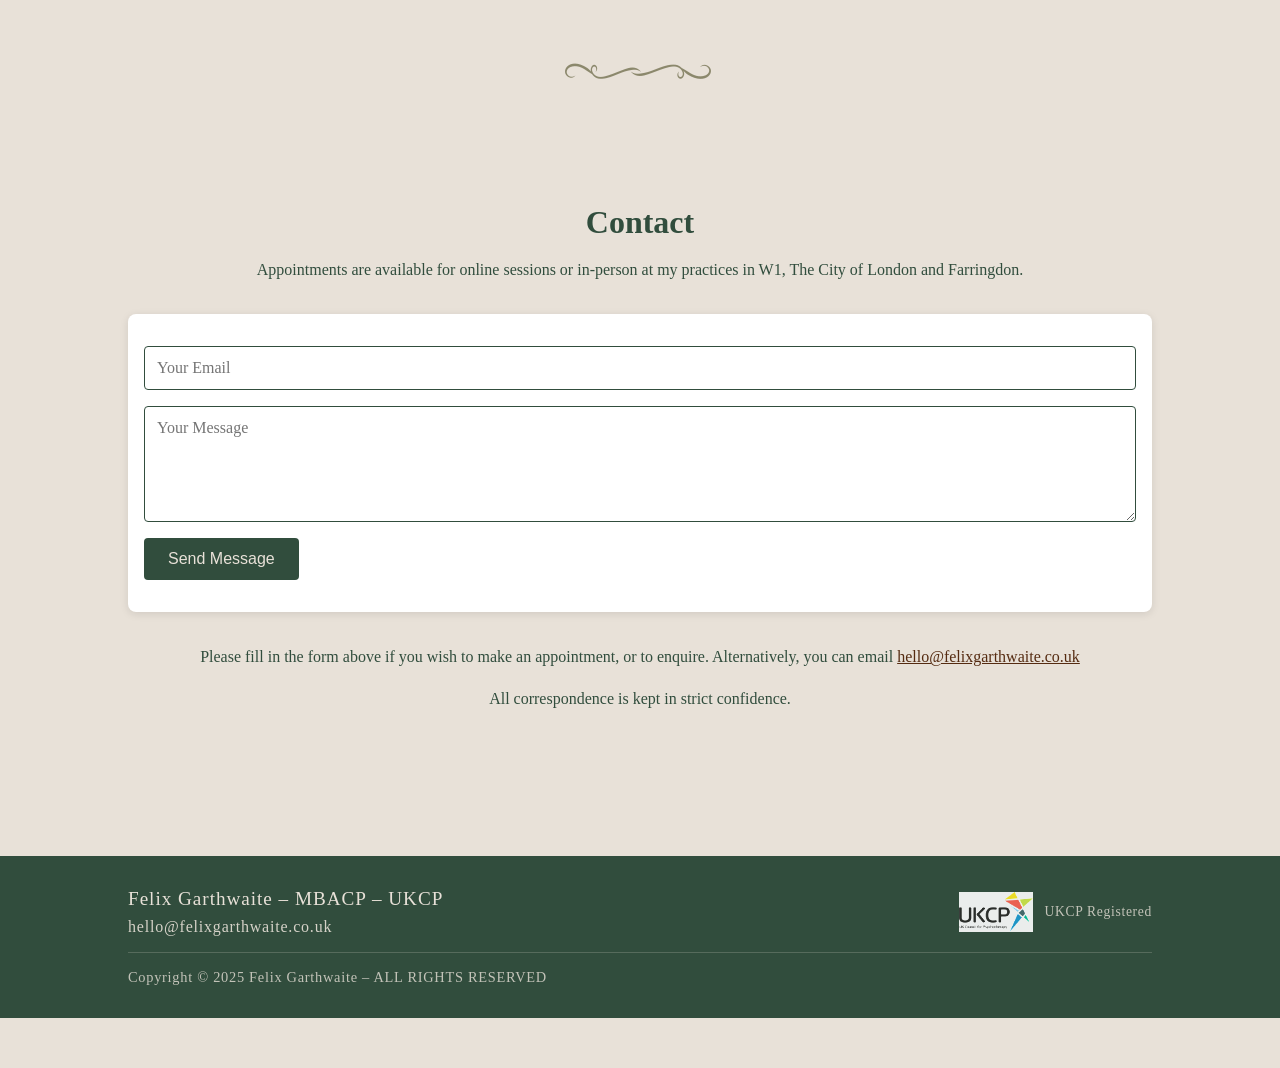
==== commit 504c74a5: "Update index.html" ====
--- a/FELIX-website/index.html
+++ b/FELIX-website/index.html
@@ -121,7 +121,7 @@
             <li>Complex Family Dynamics</li>
             <li>Depression</li>
             <li>Illness</li>
-            <li>Food Related Issues</li>
+            <li>Food-related Issues</li>
             <li>Loneliness</li>
             <li>Relationship Issues</li>
             <li>Sex & Sexuality</li>
@@ -152,7 +152,7 @@
           <h2>Sessions</h2>
           <p>In our work together I will help you to address your challenges, behavioural patterns and past experiences that are still affecting daily life.</p>
           <p>I offer in-person and online sessions for open-ended therapy. I also offer shorter term therapy, or even one-off sessions for people to troubleshoot a specific or acute difficulty. I operate from W1, The City of London and separately in Farringdon, or online via Zoom.</p>
-          <p>My fees are £120 per hour, and I hold low-cost slots too for those who are students, unemployed or retired. For long-term therapy work, I offer an initial 20-minute call to familiarise ourselves with each other and discuss goals and expectations.</p>
+          <p>My fees are on a sliding scale; from £90 - £120 per hour, and I hold low-cost slots too for those who are students, unemployed or retired. For long-term therapy work, I offer an initial 20-minute call to familiarise ourselves with each other and discuss goals and expectations.</p>
           <p>All sessions are strictly confidential, and I abide by the UKCP and BACP ethical frameworks. I am DBS cleared.</p>
         </div>
         <div class="section__image-wrapper scroll-animate-right">
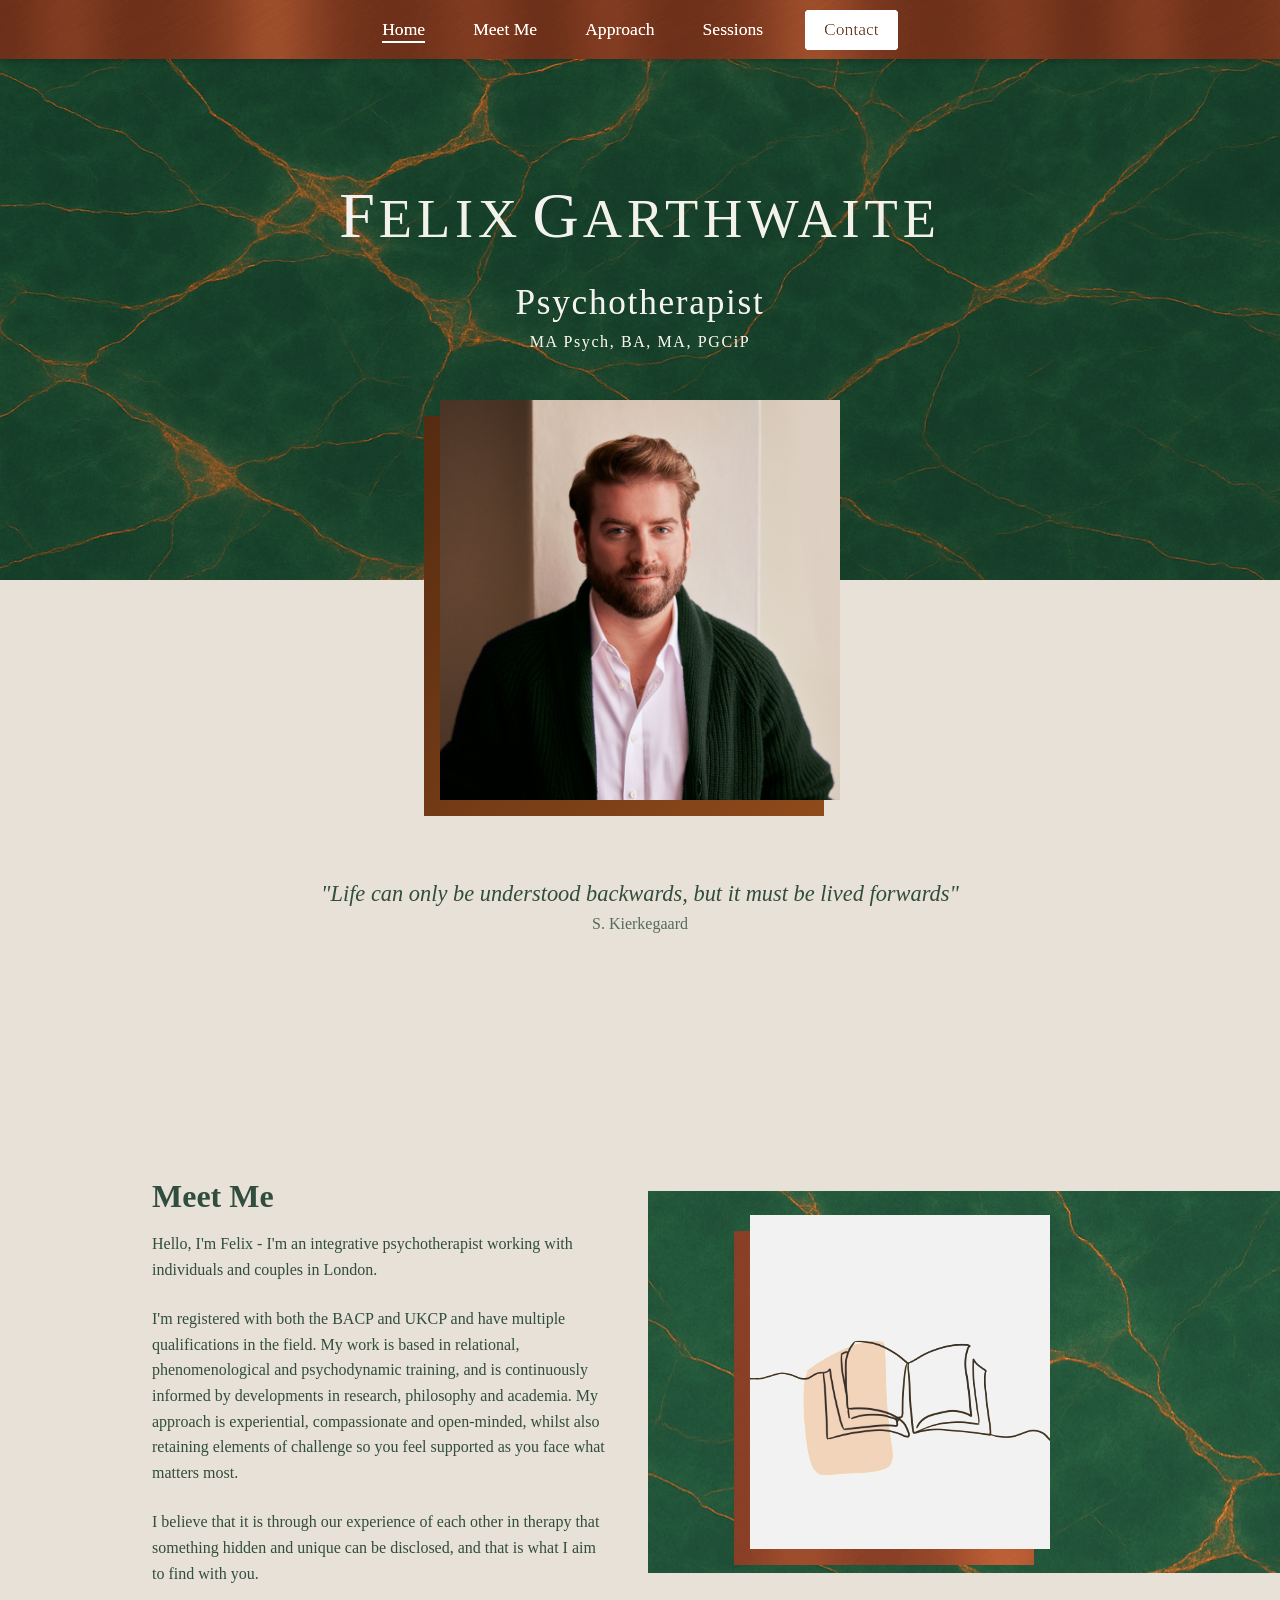
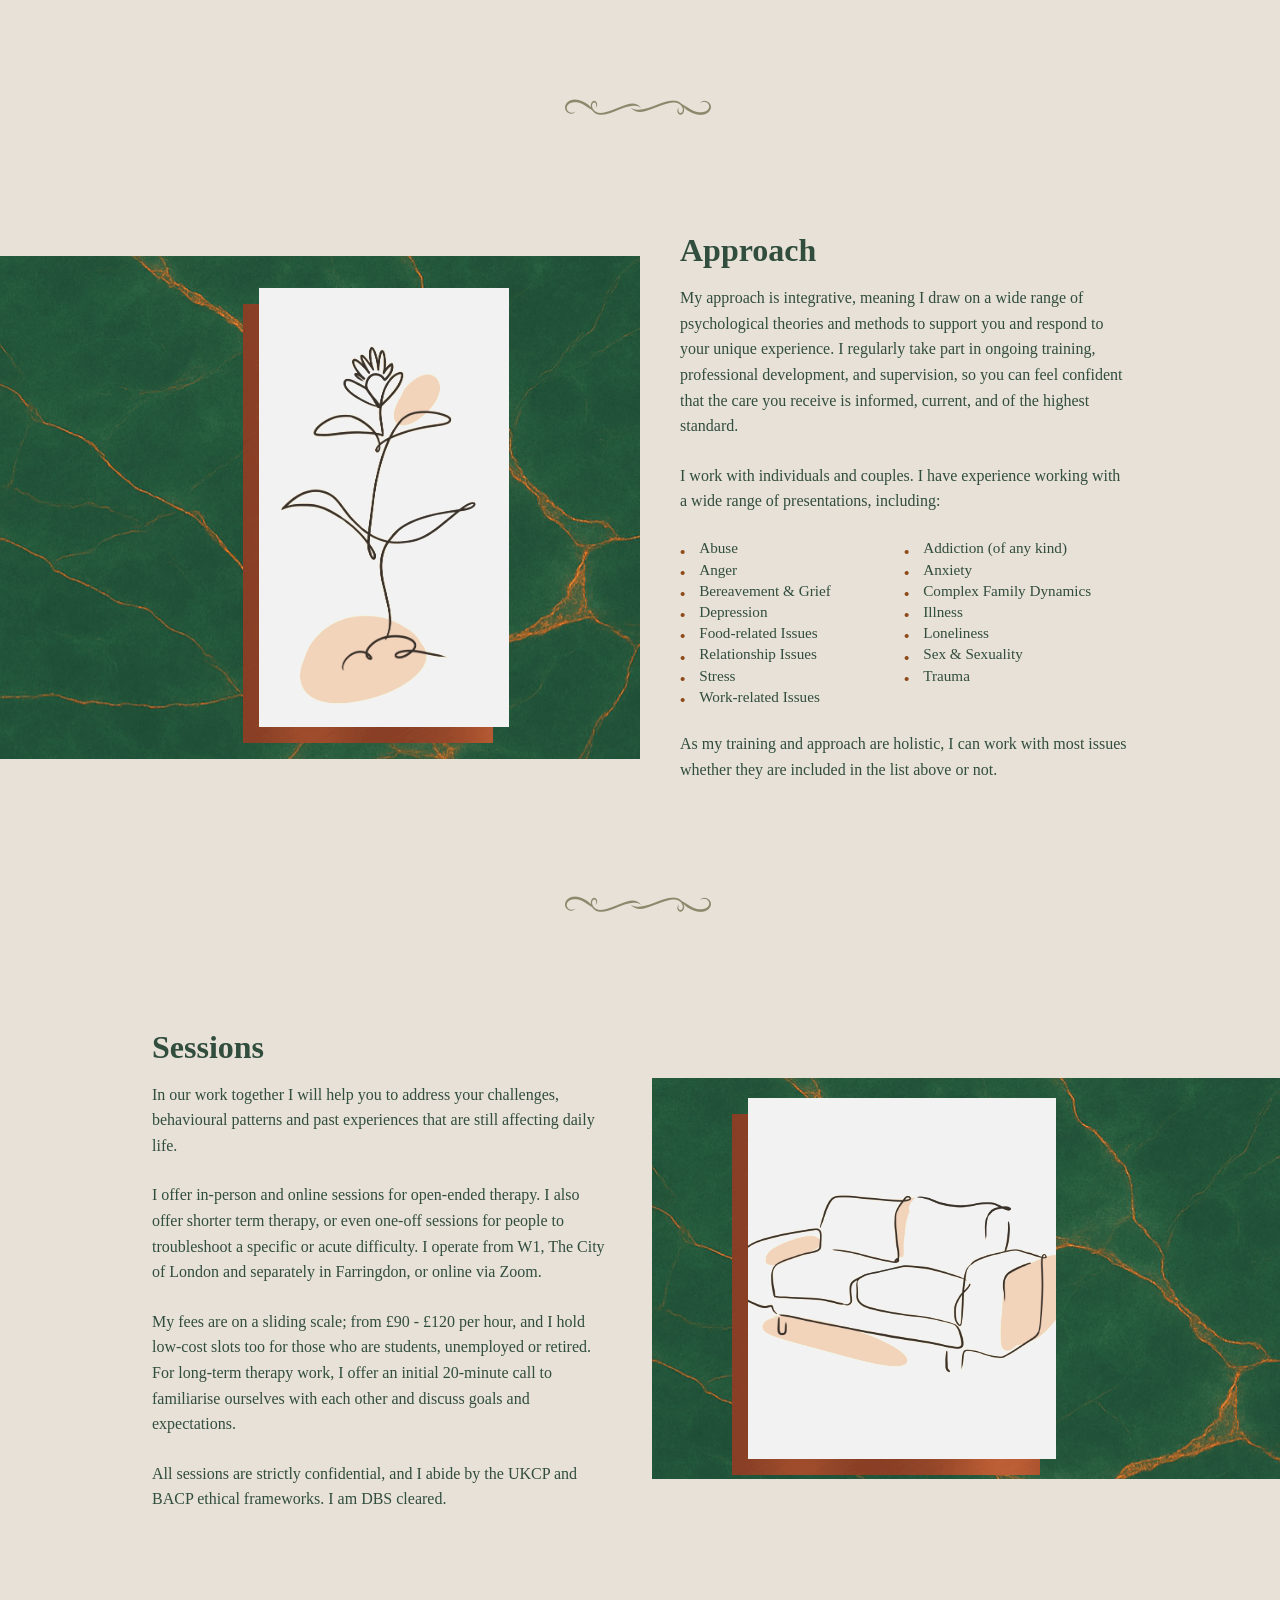
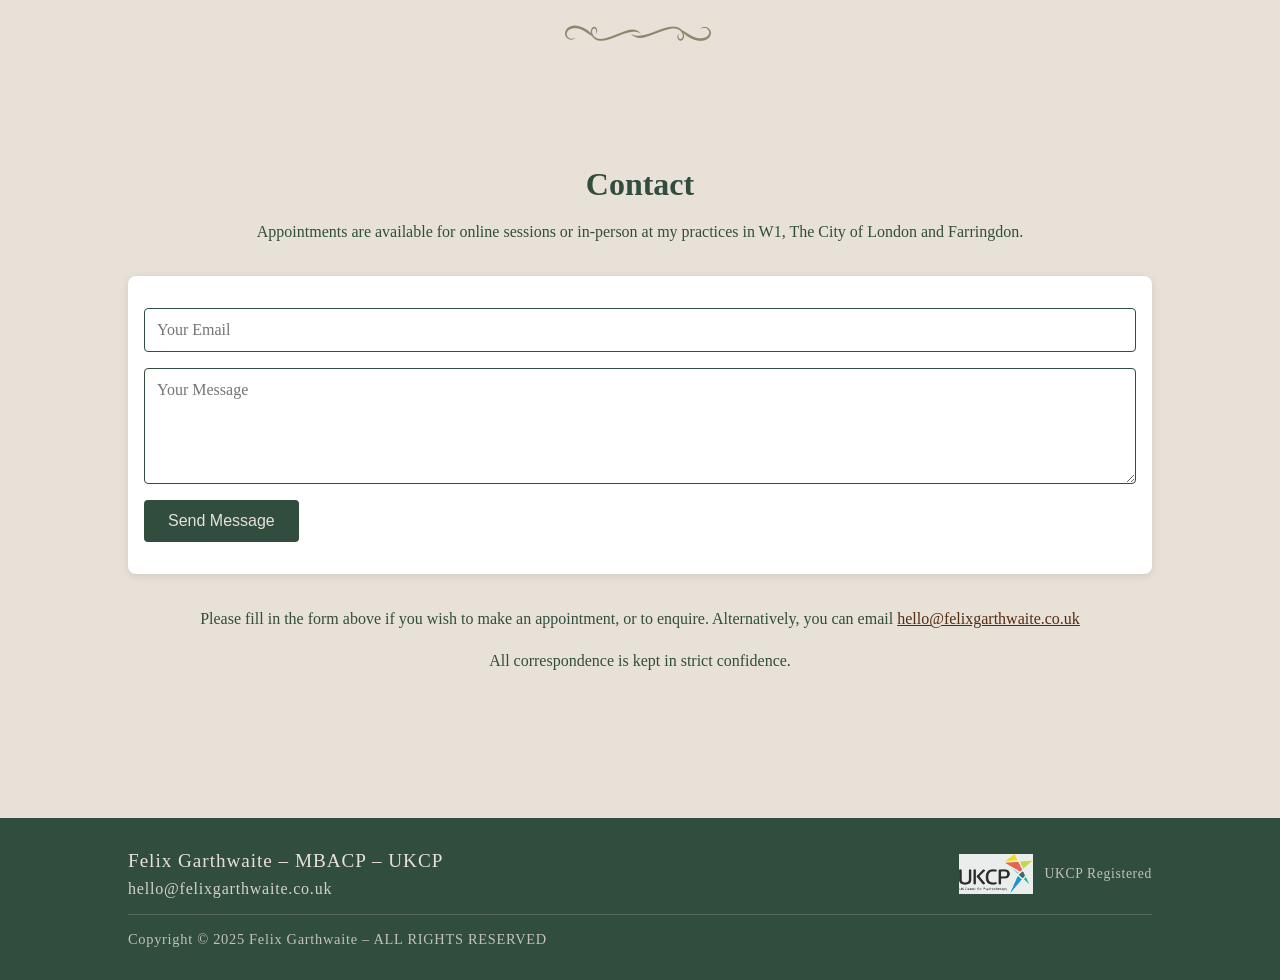
==== commit 6268daad: "fix overflow" ====
--- a/FELIX-website/index.html
+++ b/FELIX-website/index.html
@@ -79,7 +79,6 @@
 
     <!-- Section Divider -->
     <div class="section-divider">
-      <img src="assets/squiggle-line.png" alt="Section divider" class="squiggle">
     </div>
 
     <!-- MEET ME (text left, image right) -->
--- a/FELIX-website/styles.css
+++ b/FELIX-website/styles.css
@@ -195,11 +195,19 @@
   /* Safari viewport fix */
   -webkit-text-size-adjust: 100%;
   -ms-text-size-adjust: 100%;
+  /* Prevent horizontal overflow */
+  overflow-x: hidden;
+  width: 100%;
+  max-width: 100vw;
 }
 body {
   font-family:'GFS Didot' serif;
   background: var(--color-beige);
   color: var(--color-beige);
+  /* Prevent horizontal overflow */
+  overflow-x: hidden;
+  width: 100%;
+  max-width: 100vw;
 }
 
 /* 2) Contact fallback styling */
@@ -290,6 +298,9 @@
 /* HOME */
 .home-section {
   position: relative; height: 100vh; overflow: visible;
+  width: 100%;
+  max-width: 100vw;
+  box-sizing: border-box;
 }
 /* .half--top {
   height: 50vh; background: var(--color-green);
@@ -350,6 +361,9 @@
   transform: translateX(-50%);
   width: clamp(150px, 60vw, 400px);
   aspect-ratio: 1;
+  /* Ensure it doesn't exceed viewport width */
+  max-width: calc(100vw - 2rem);
+  box-sizing: border-box;
 }
 
 .image-container {
@@ -381,7 +395,9 @@
   max-width: 90%;
   left: 50%;
   transform: translateX(-50%);
-  
+  /* Ensure it doesn't exceed viewport width */
+  box-sizing: border-box;
+  padding: 0 1rem;
 }
 @media (min-width: 768px) {
   .intro-text {
@@ -435,11 +451,16 @@
 /* GENERIC SECTIONS */
 .section {
   width: 100%;
-   padding: 3rem 1rem;
+  max-width: 100vw;
+  padding: 3rem 1rem;
+  box-sizing: border-box;
+  overflow-x: hidden;
 }
 .container {
   max-width: 1024px; margin: 0 auto;
   display: flex; flex-direction: column; gap: 1rem;
+  width: 100%;
+  box-sizing: border-box;
 }
 @media (min-width: 768px) {
   .section {
@@ -929,5 +950,53 @@
   .section-divider {
     padding: 1.5rem 0;
   }
+  
+  /* Comprehensive mobile overflow prevention */
+  main {
+    width: 100%;
+    max-width: 100vw;
+    overflow-x: hidden;
+  }
+  
+  /* Fix any potential overflow from the home section elements */
+  .half--top,
+  .half--bottom {
+    width: 100%;
+    max-width: 100vw;
+    box-sizing: border-box;
+  }
+  
+  /* Ensure navigation doesn't cause overflow */
+  nav {
+    width: 100%;
+    max-width: 100vw;
+    box-sizing: border-box;
+  }
+  
+  /* Fix contact section overflow */
+  .contact-section {
+    width: 100%;
+    max-width: 100vw;
+    box-sizing: border-box;
+  }
+  
+  .contact-container {
+    width: 100%;
+    max-width: calc(100vw - 2rem);
+    box-sizing: border-box;
+  }
+  
+  /* Fix footer overflow */
+  .footer {
+    width: 100%;
+    max-width: 100vw;
+    box-sizing: border-box;
+  }
+  
+  /* Reduce shadow block offsets on mobile to prevent overflow */
+  .shadow-block {
+    left: -8px;
+    bottom: -8px;
+  }
 }
     
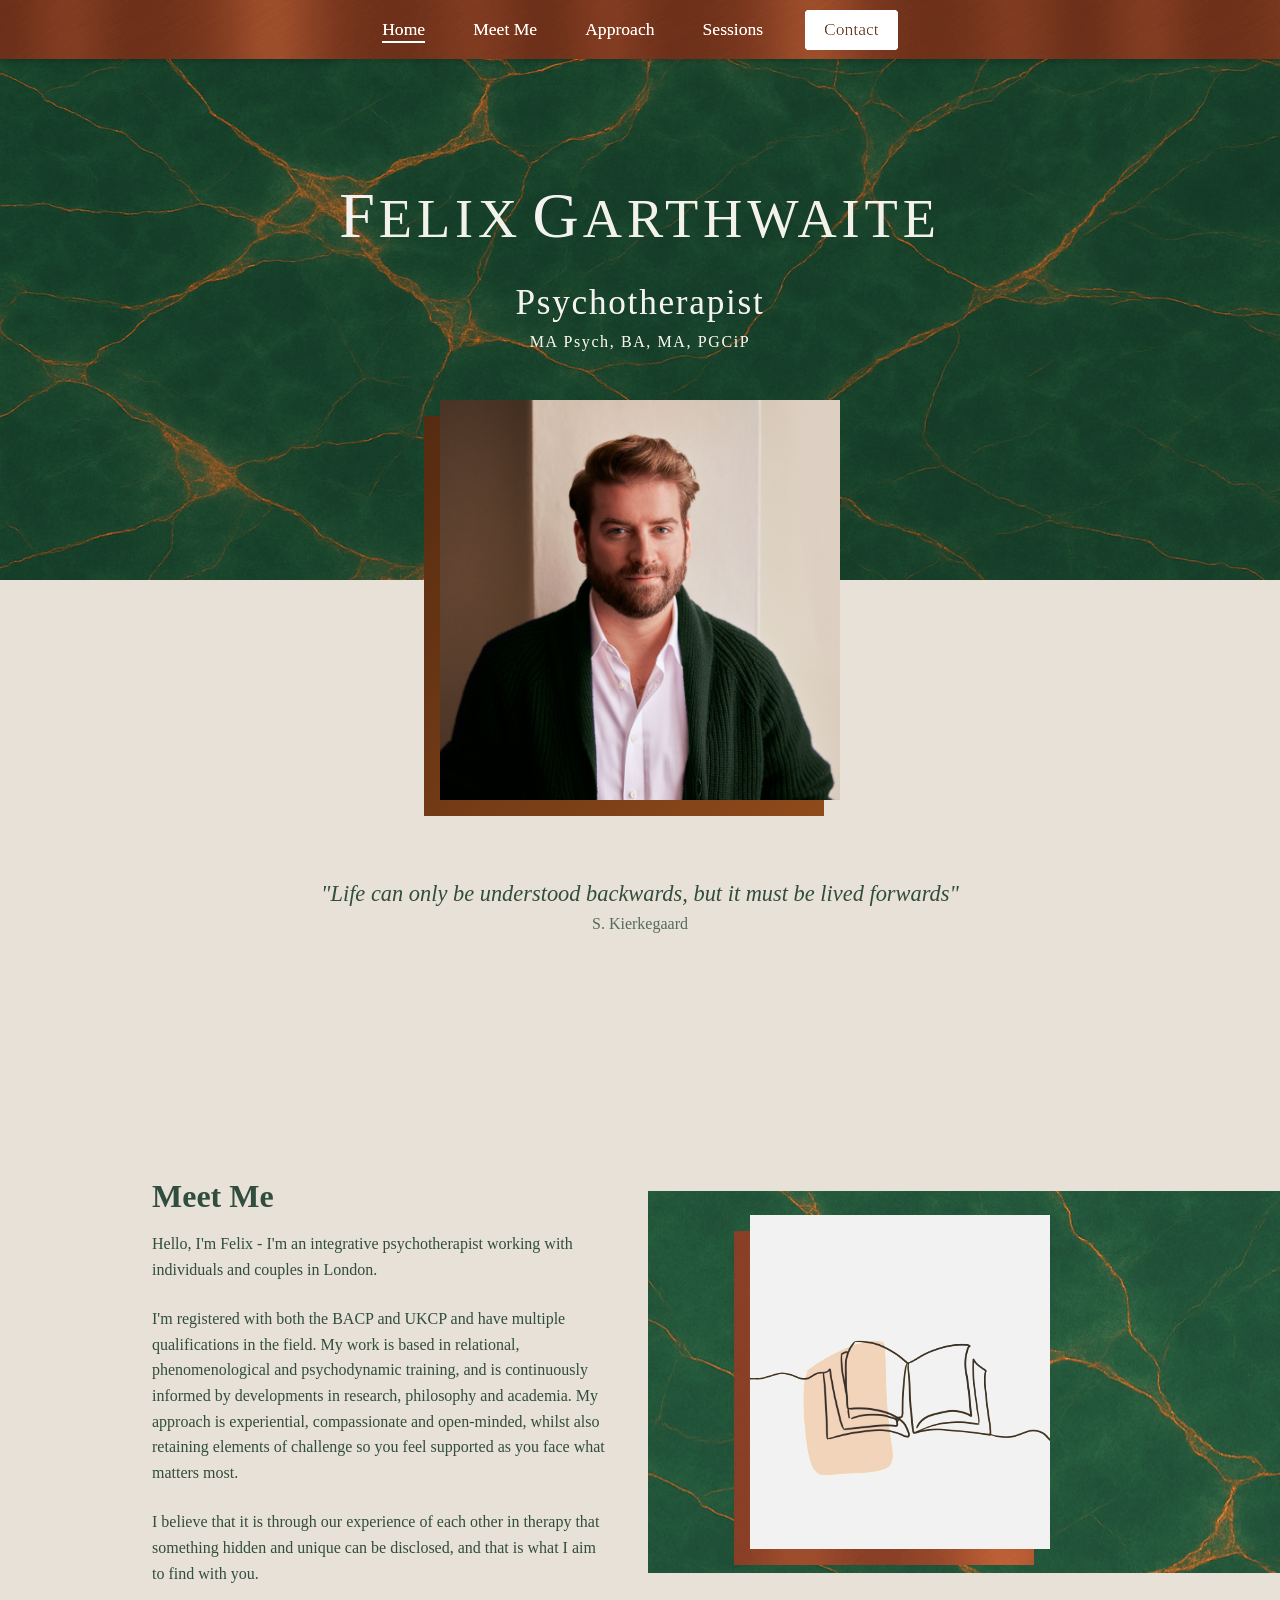
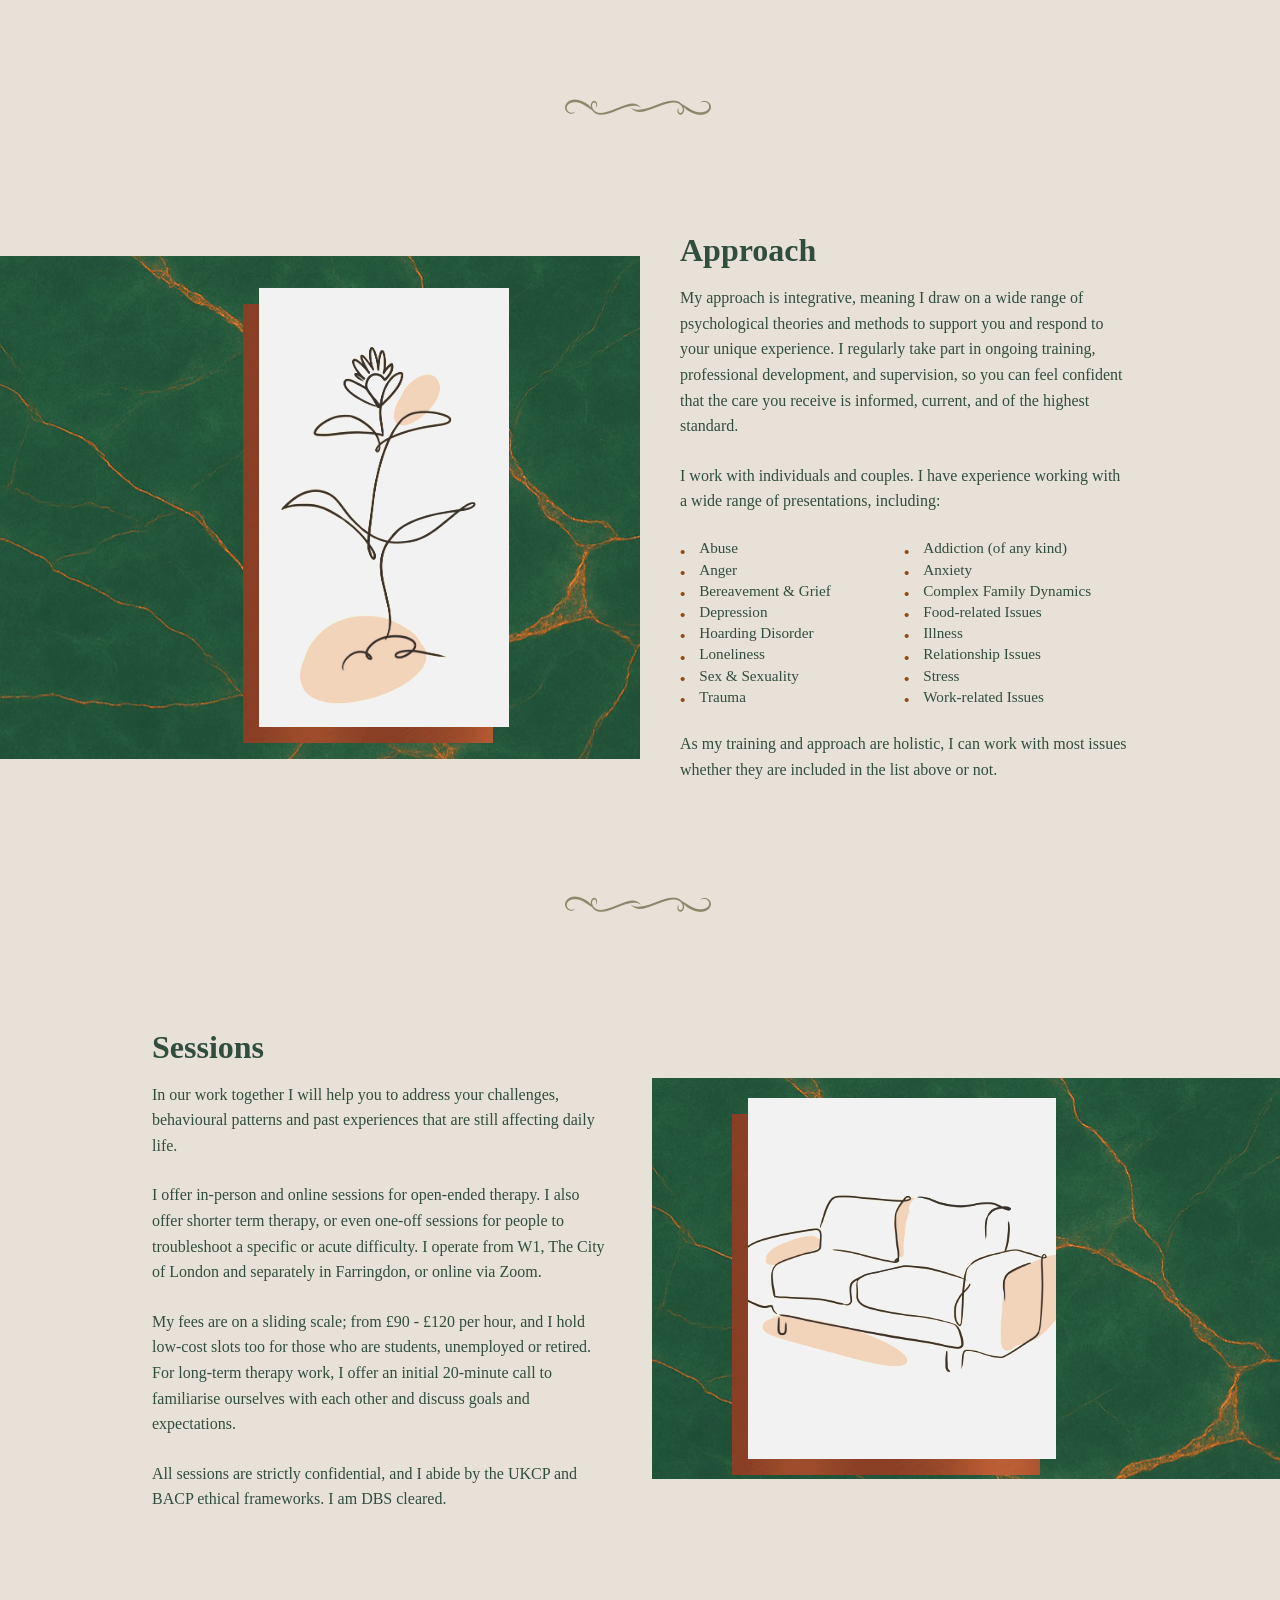
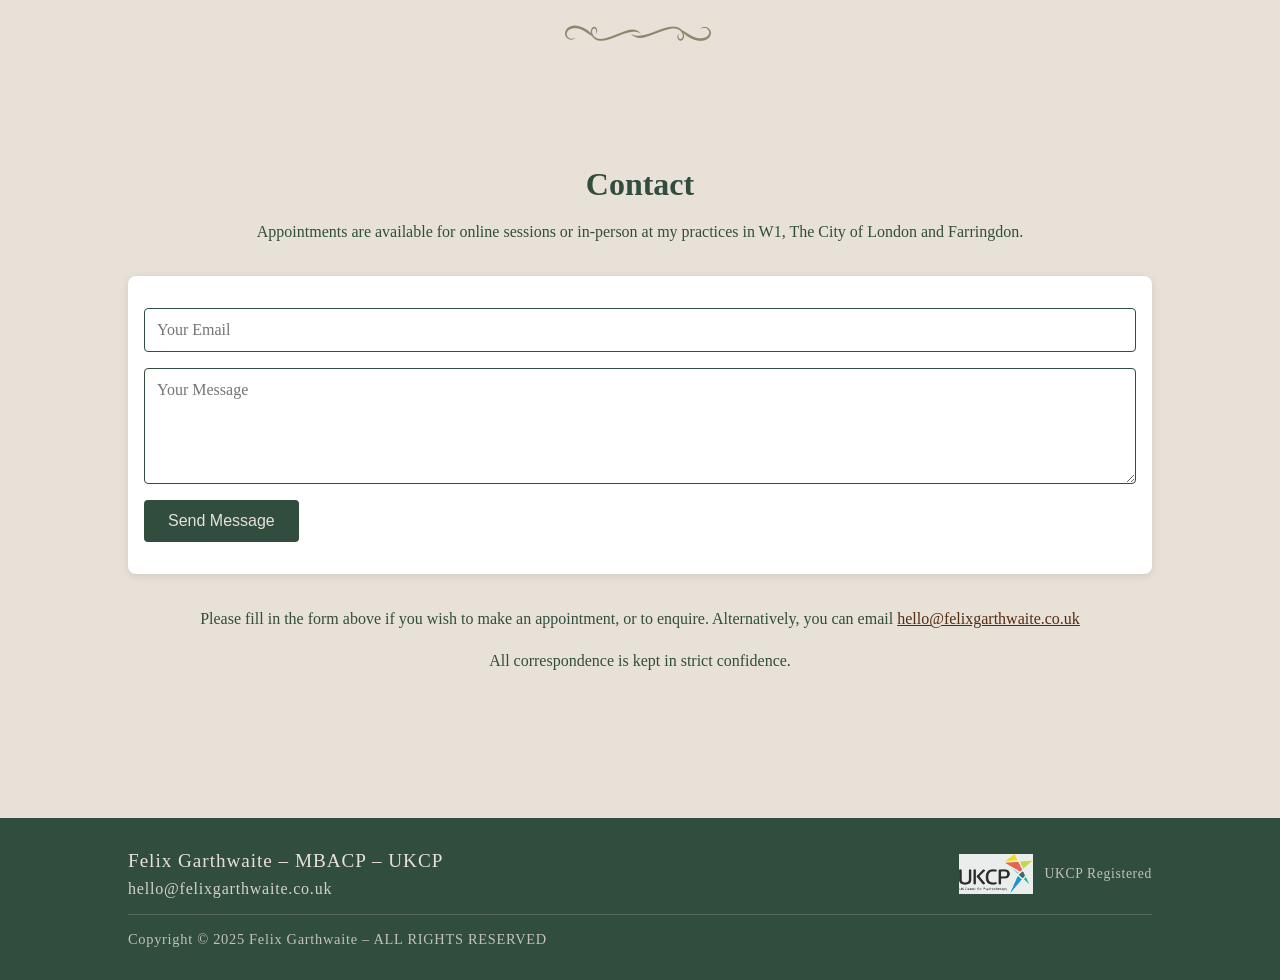
==== commit 3eadb54f: "add hoarding" ====
--- a/FELIX-website/index.html
+++ b/FELIX-website/index.html
@@ -119,8 +119,9 @@
             <li>Bereavement & Grief</li>
             <li>Complex Family Dynamics</li>
             <li>Depression</li>
+            <li>Food-related Issues</li>
+            <li>Hoarding Disorder</li>
             <li>Illness</li>
-            <li>Food-related Issues</li>
             <li>Loneliness</li>
             <li>Relationship Issues</li>
             <li>Sex & Sexuality</li>
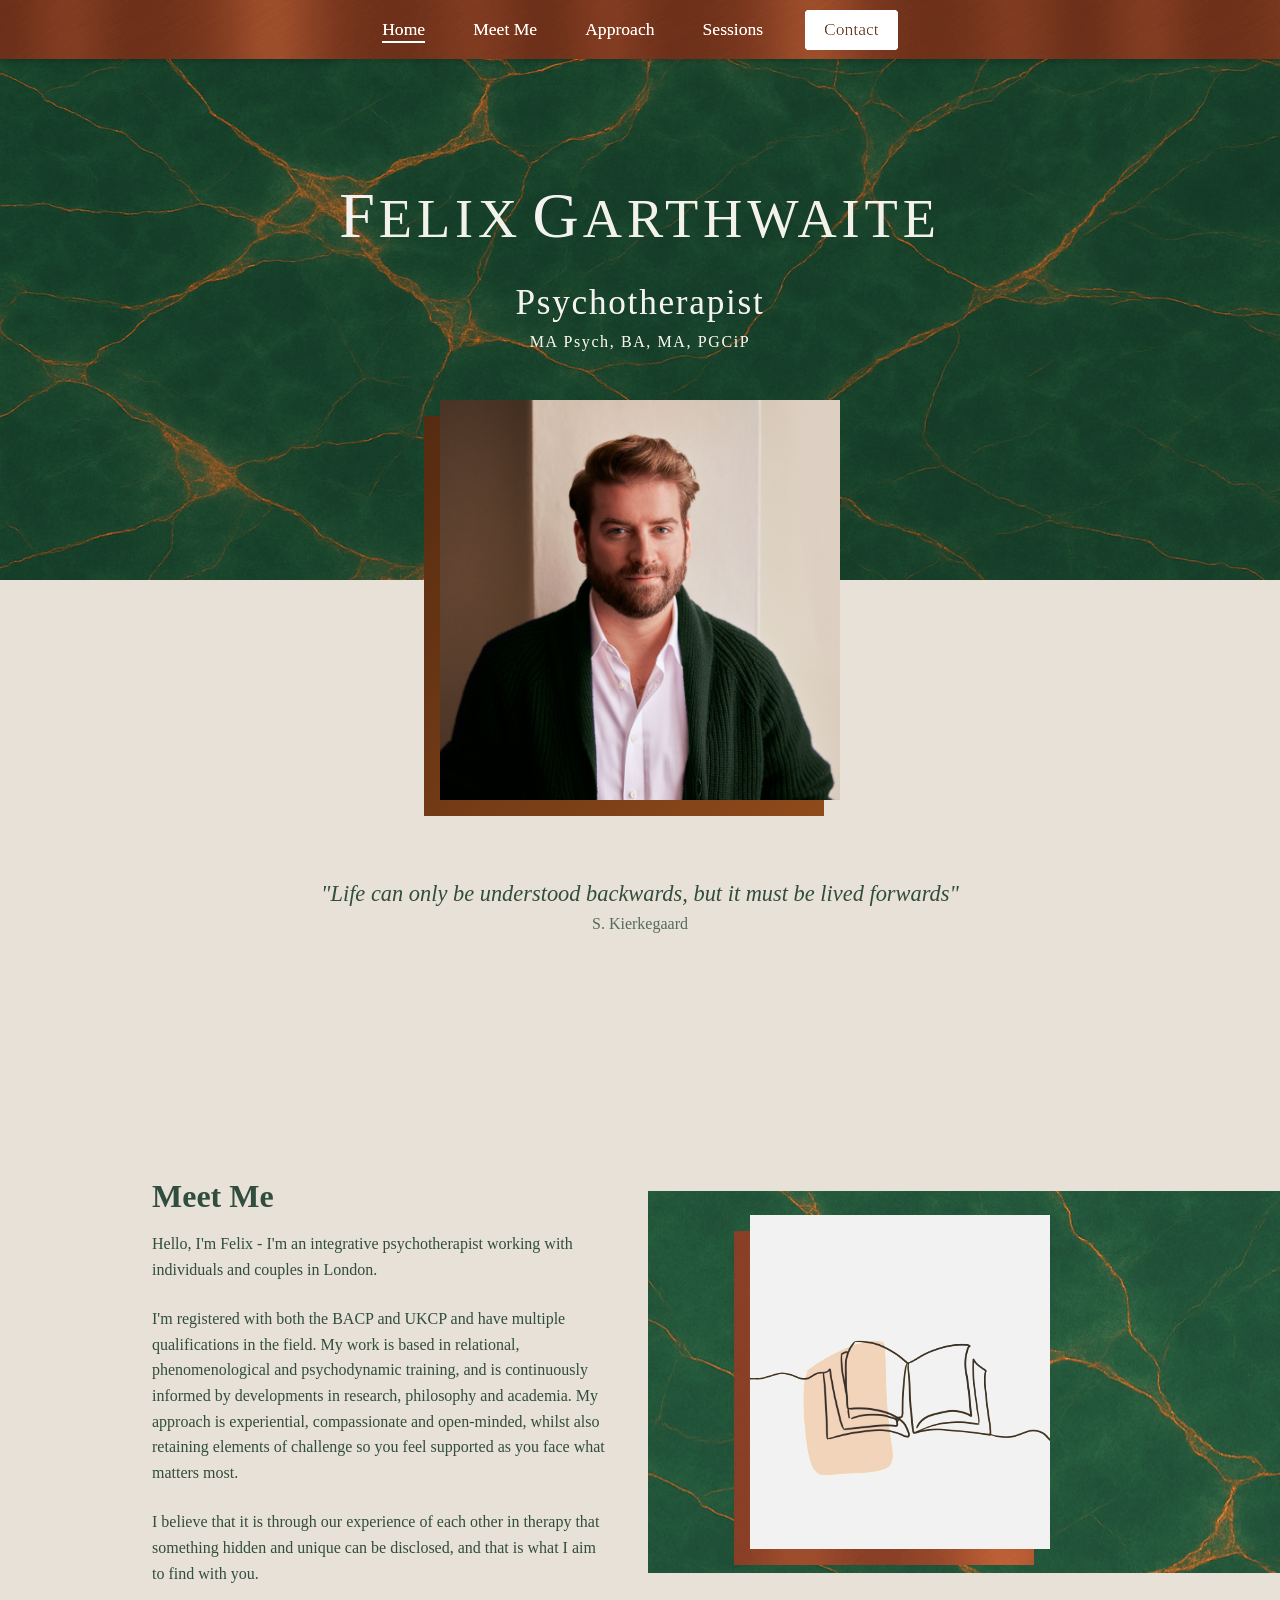
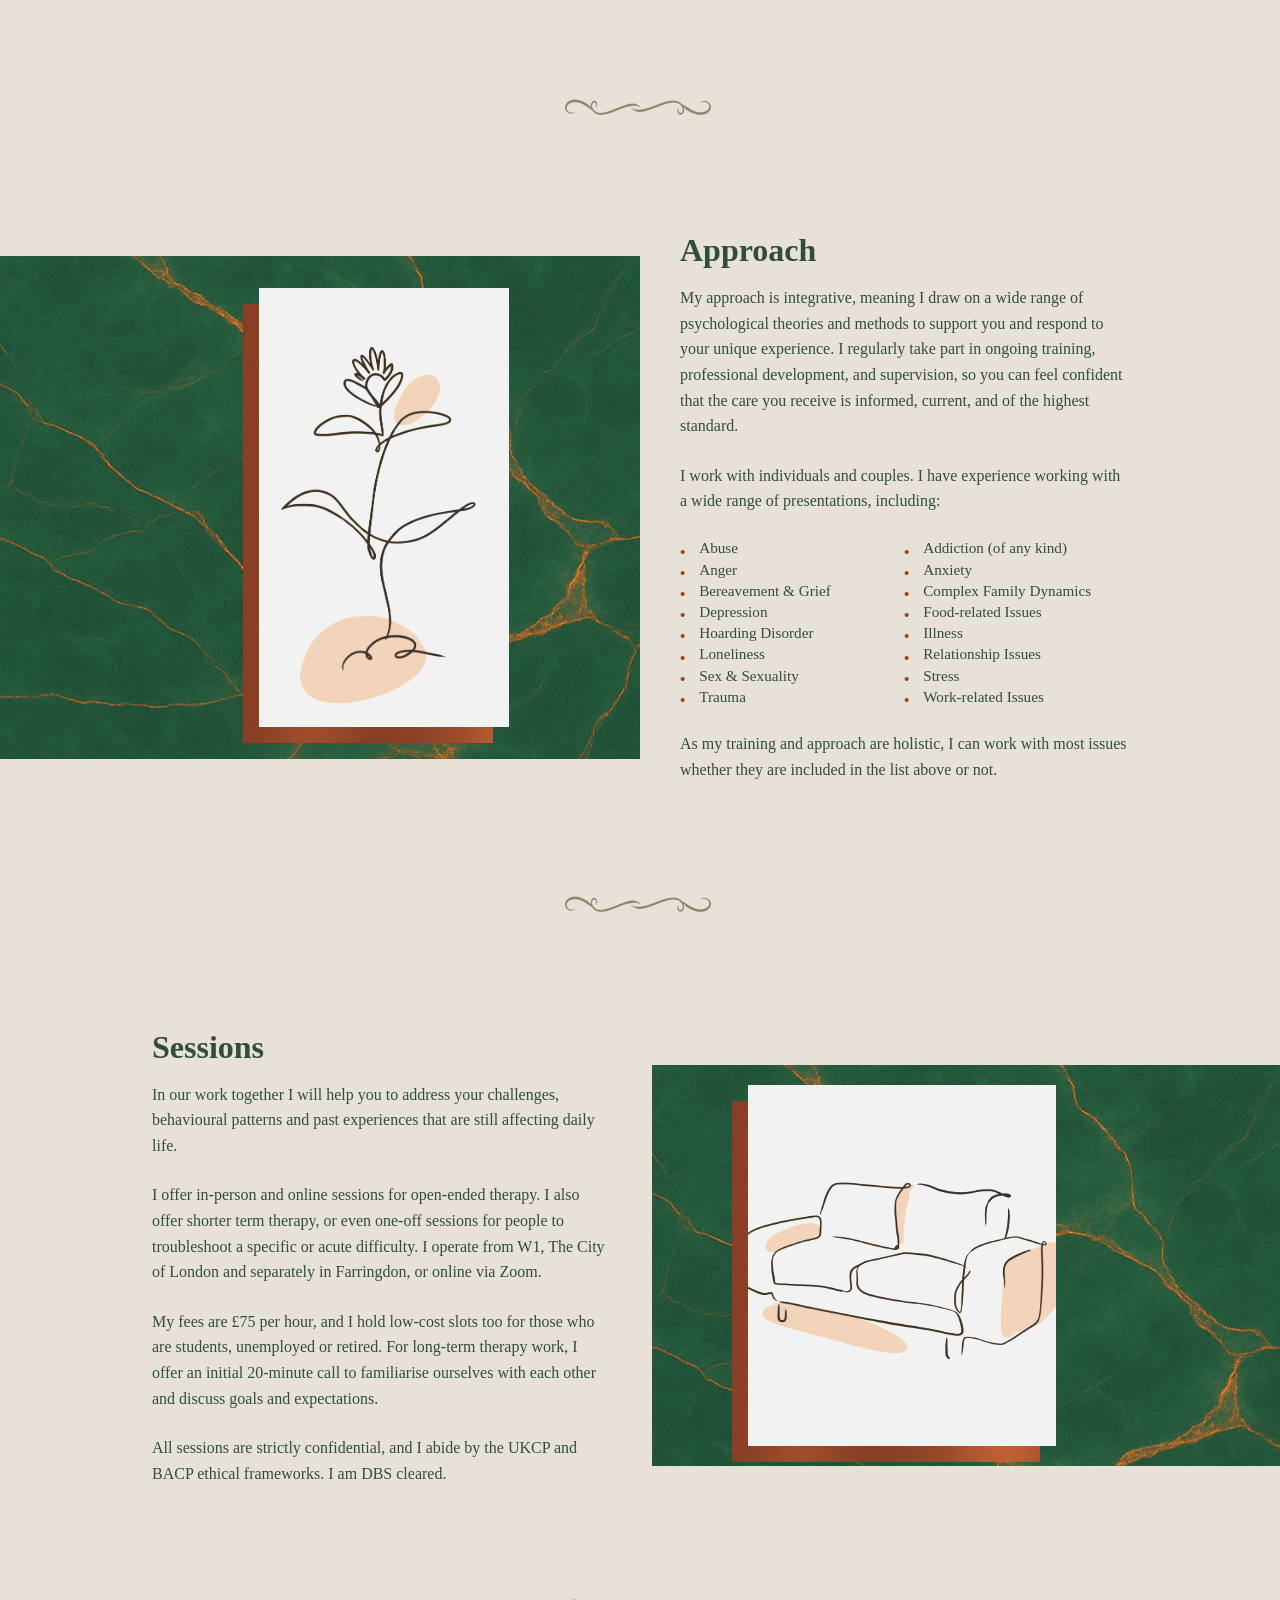
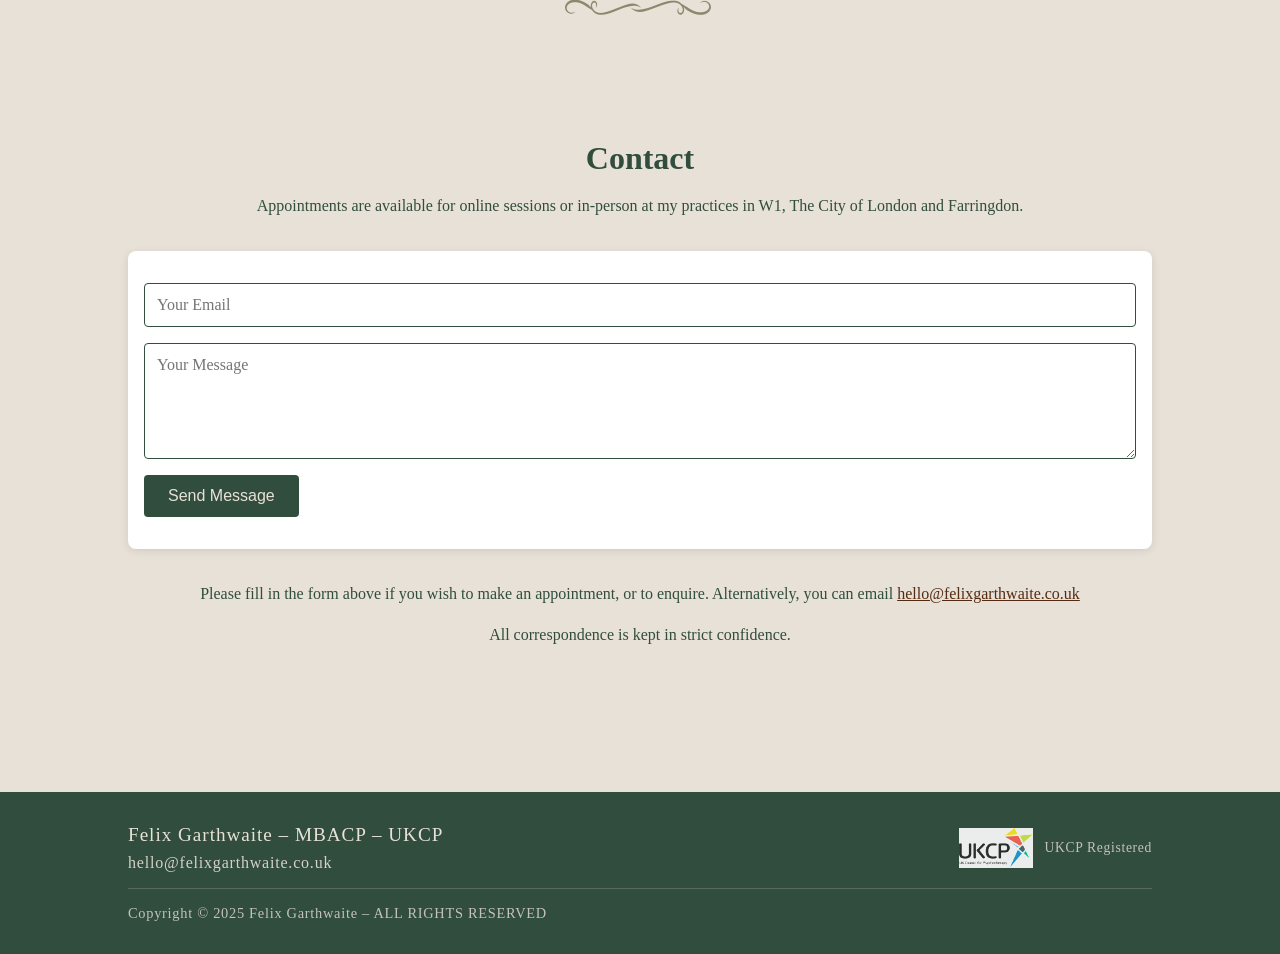
==== commit 851a7731: "Update session fees to £75 per hour. Co-authored-by: Cursor <cursoragent@cursor.com>" ====
--- a/FELIX-website/index.html
+++ b/FELIX-website/index.html
@@ -14,6 +14,7 @@
   <link rel="icon" type="image/png" sizes="16x16" href="favicon_io/favicon-16x16.png">
   <link rel="manifest" href="favicon_io/site.webmanifest">
   <meta name="robots" content="index, follow" />
+  <link rel="canonical" href="https://felixgarthwaite.co.uk/" />
   
   <!-- SEO -->
   <meta name="description" content="Integrative psychotherapist in London for individuals and couples. In‑person (The City, Farringdon) and online sessions. UKCP/BACP registered." />
@@ -33,6 +34,67 @@
   <meta name="twitter:title" content="Felix Garthwaite — Psychotherapist" />
   <meta name="twitter:description" content="Integrative psychotherapist in London for individuals and couples. In‑person (The City, Farringdon) and online sessions. UKCP/BACP registered." />
   <meta name="twitter:image" content="PortraitFelixWebsite.jpg" />
+  
+  <!-- Structured Data -->
+  <script type="application/ld+json">
+  {
+    "@context": "https://schema.org",
+    "@type": "Person",
+    "name": "Felix Garthwaite",
+    "jobTitle": "Psychotherapist",
+    "description": "Integrative psychotherapist in London for individuals and couples. In‑person (The City, Farringdon) and online sessions. UKCP/BACP registered.",
+    "url": "https://felixgarthwaite.co.uk",
+    "image": "https://felixgarthwaite.co.uk/PortraitFelixWebsite.jpg",
+    "email": "hello@felixgarthwaite.co.uk",
+    "address": {
+      "@type": "PostalAddress",
+      "addressLocality": "London",
+      "addressRegion": "England",
+      "addressCountry": "GB"
+    },
+    "hasCredential": [
+      {
+        "@type": "EducationalOccupationalCredential",
+        "name": "MA Psych",
+        "credentialCategory": "degree"
+      },
+      {
+        "@type": "EducationalOccupationalCredential", 
+        "name": "BA",
+        "credentialCategory": "degree"
+      },
+      {
+        "@type": "EducationalOccupationalCredential",
+        "name": "MA", 
+        "credentialCategory": "degree"
+      },
+      {
+        "@type": "EducationalOccupationalCredential",
+        "name": "PGCiP",
+        "credentialCategory": "certificate"
+      }
+    ],
+    "memberOf": [
+      {
+        "@type": "Organization",
+        "name": "BACP",
+        "url": "https://www.bacp.co.uk"
+      },
+      {
+        "@type": "Organization", 
+        "name": "UKCP",
+        "url": "https://www.psychotherapy.org.uk"
+      }
+    ],
+    "offers": {
+      "@type": "Offer",
+      "description": "Psychotherapy sessions for individuals and couples",
+      "price": "75",
+      "priceCurrency": "GBP",
+      "availability": "https://schema.org/InStock"
+    }
+  }
+  </script>
 </head>
 <body>
 
@@ -152,7 +214,7 @@
           <h2>Sessions</h2>
           <p>In our work together I will help you to address your challenges, behavioural patterns and past experiences that are still affecting daily life.</p>
           <p>I offer in-person and online sessions for open-ended therapy. I also offer shorter term therapy, or even one-off sessions for people to troubleshoot a specific or acute difficulty. I operate from W1, The City of London and separately in Farringdon, or online via Zoom.</p>
-          <p>My fees are on a sliding scale; from £90 - £120 per hour, and I hold low-cost slots too for those who are students, unemployed or retired. For long-term therapy work, I offer an initial 20-minute call to familiarise ourselves with each other and discuss goals and expectations.</p>
+          <p>My fees are £75 per hour, and I hold low-cost slots too for those who are students, unemployed or retired. For long-term therapy work, I offer an initial 20-minute call to familiarise ourselves with each other and discuss goals and expectations.</p>
           <p>All sessions are strictly confidential, and I abide by the UKCP and BACP ethical frameworks. I am DBS cleared.</p>
         </div>
         <div class="section__image-wrapper scroll-animate-right">
